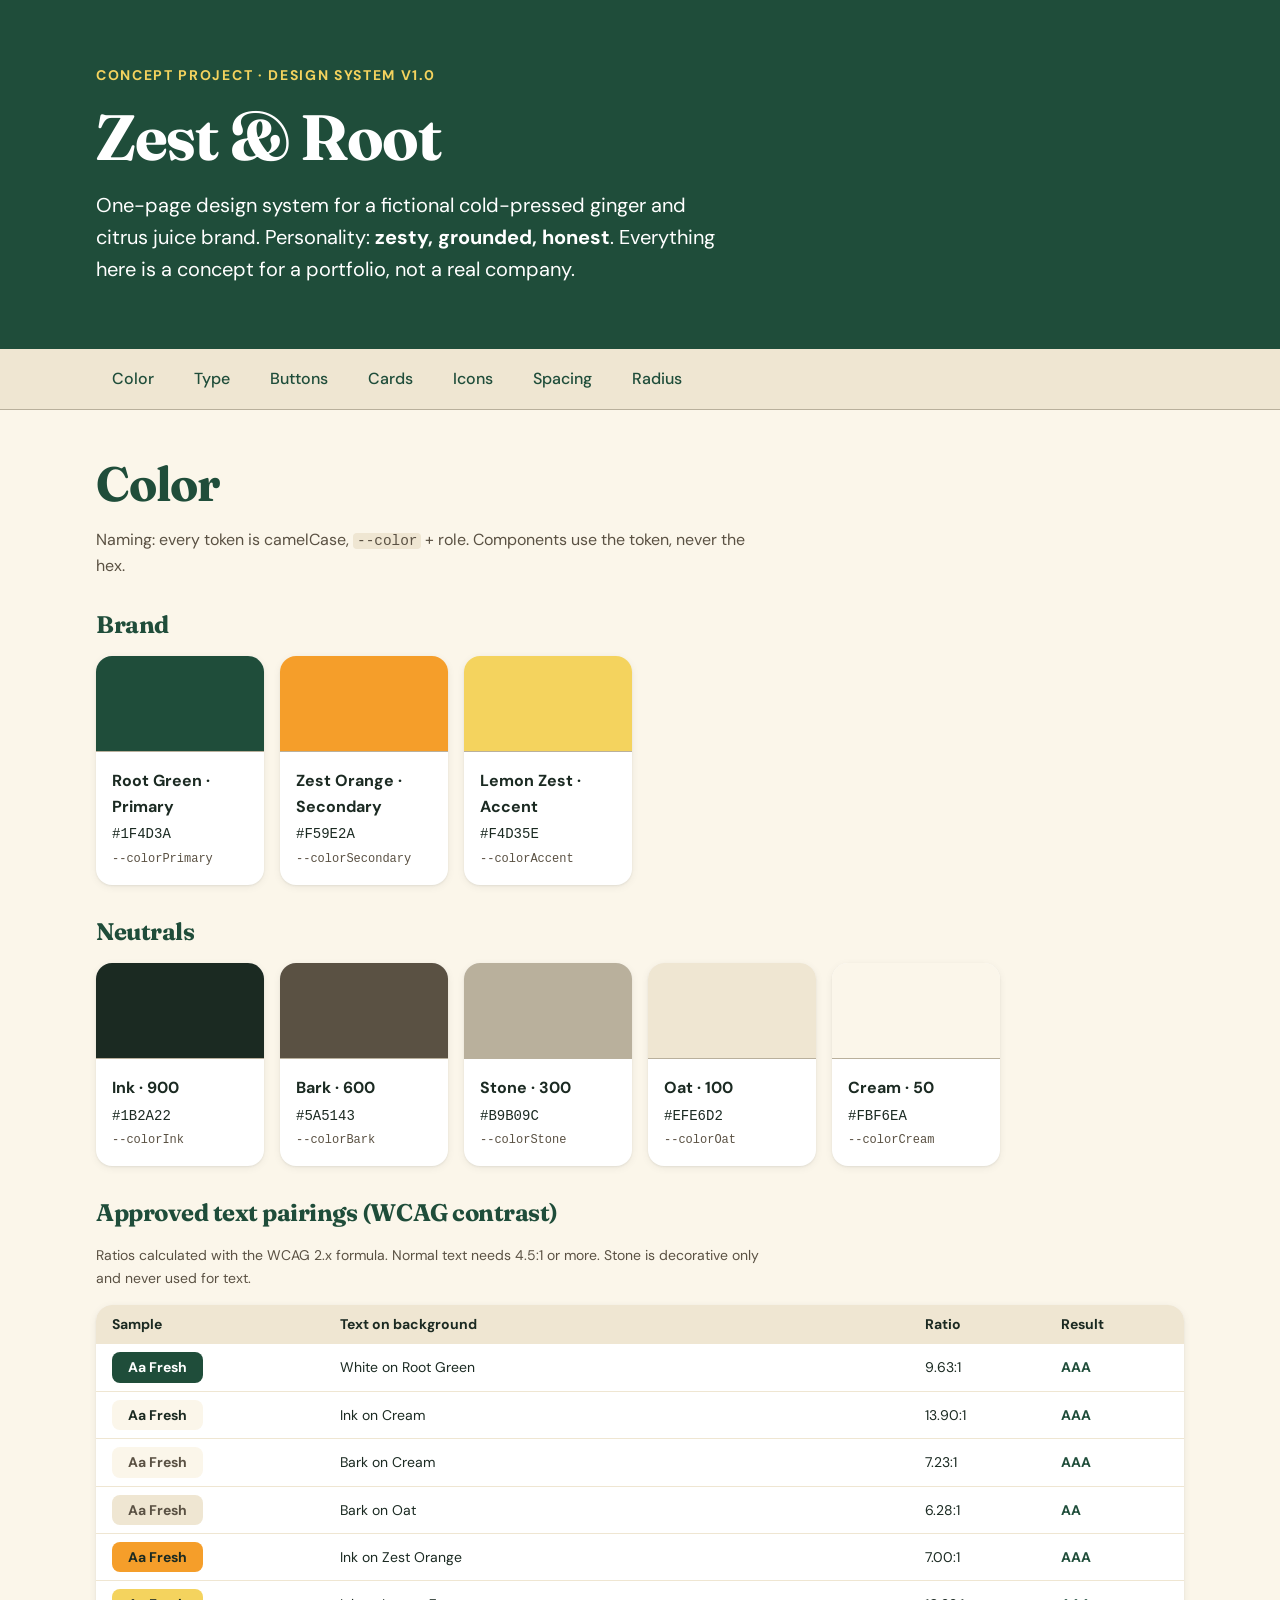
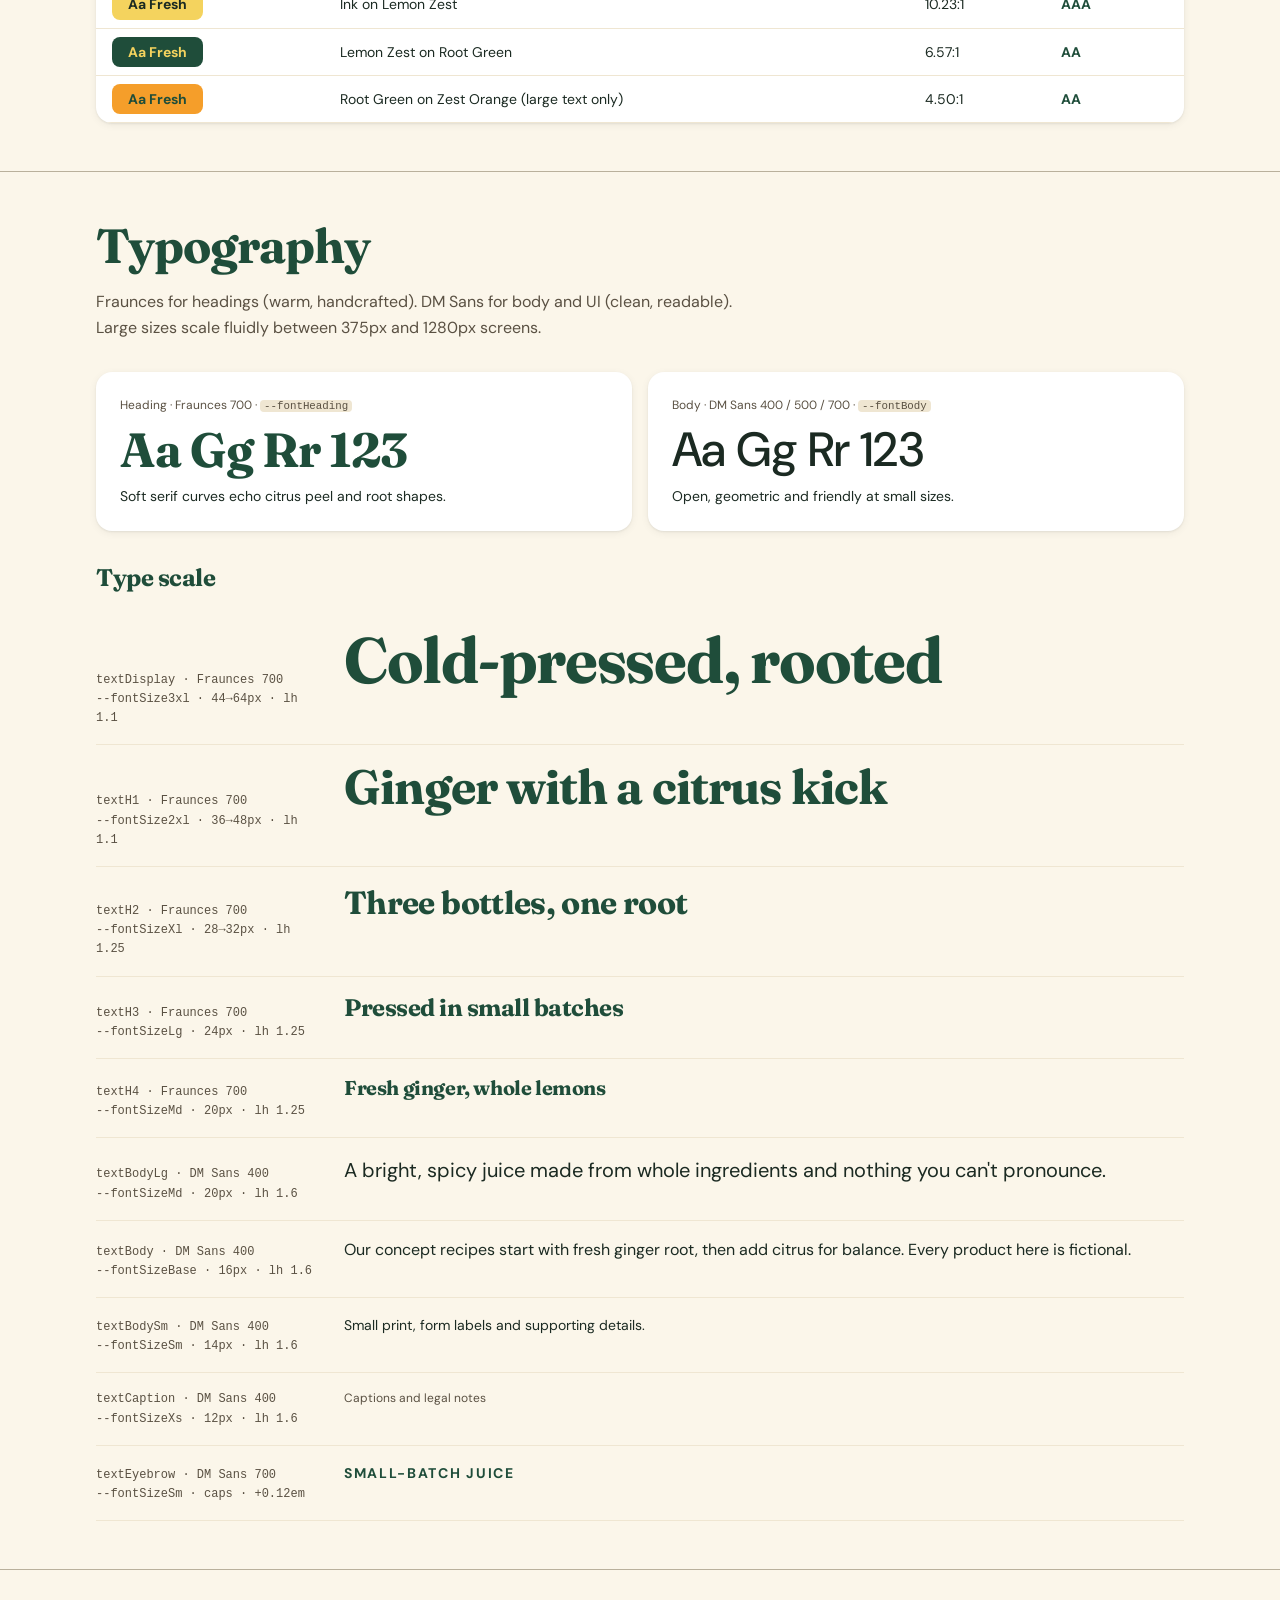
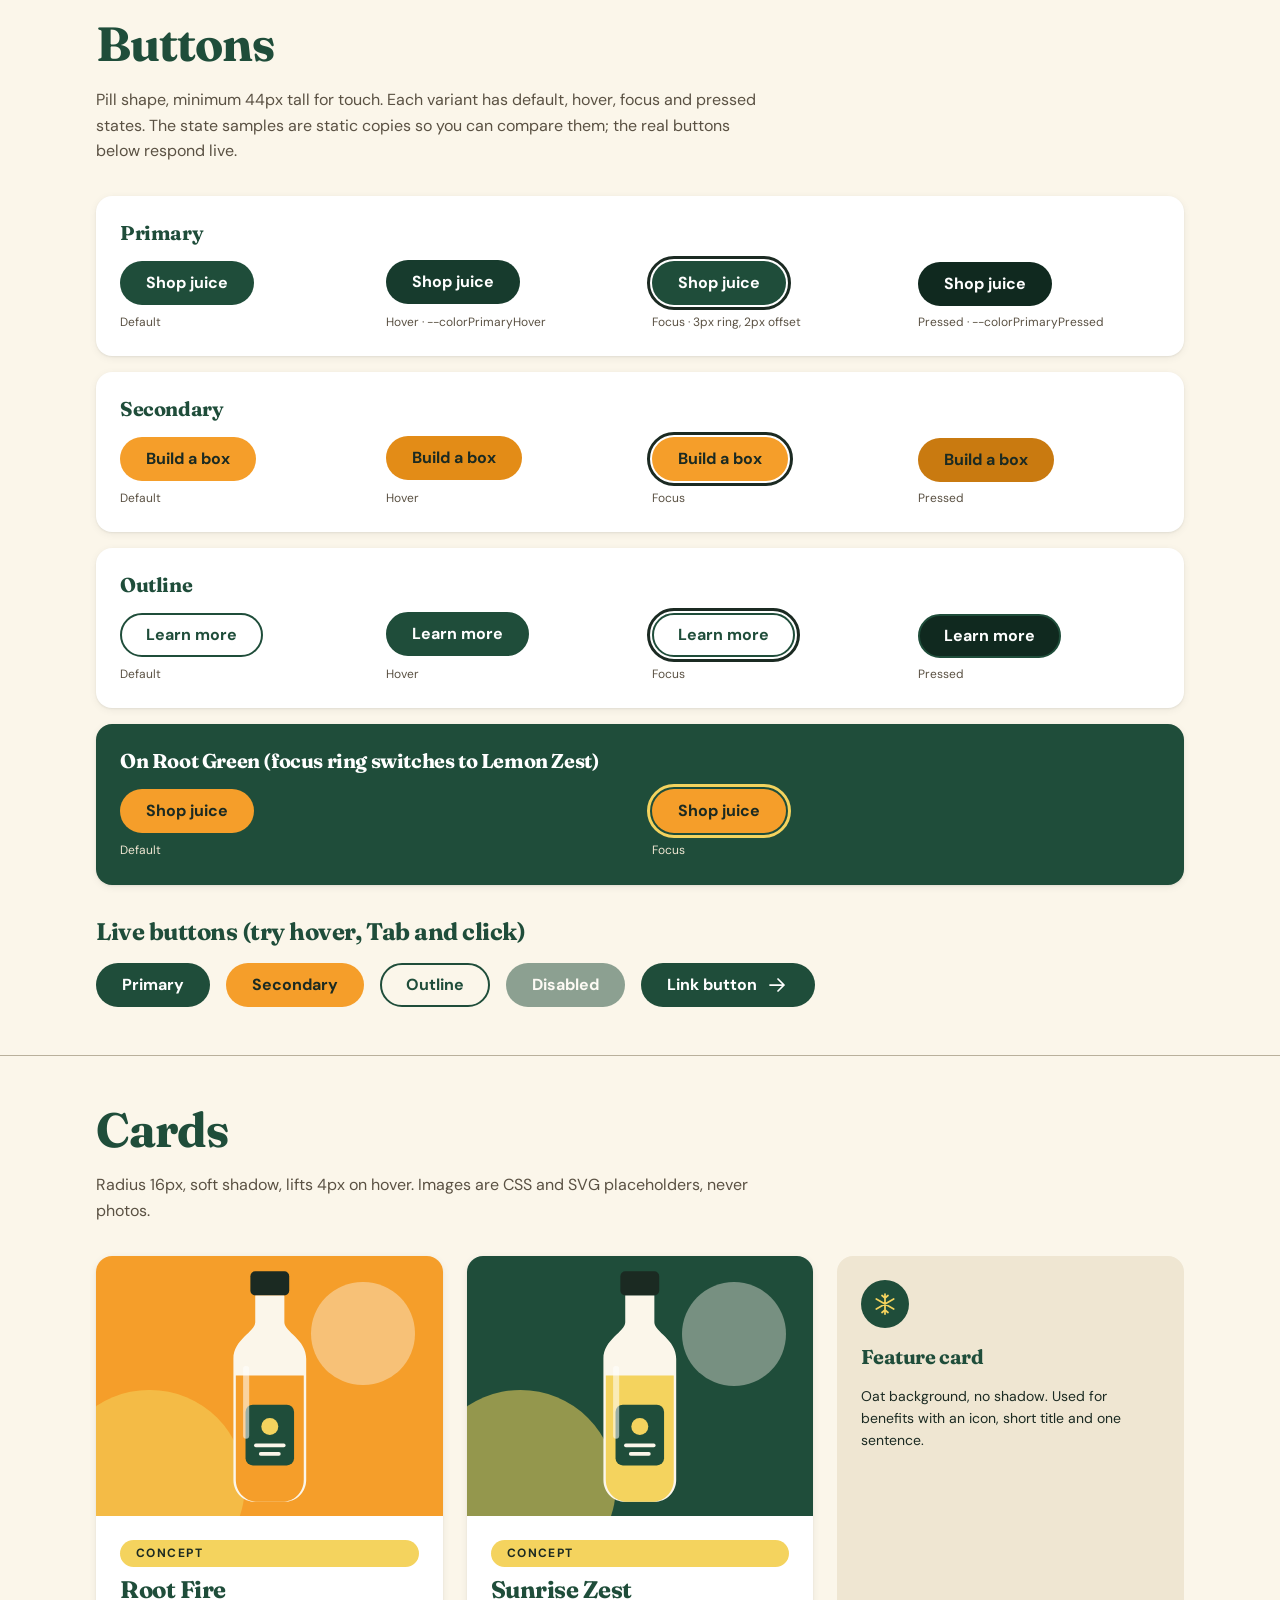
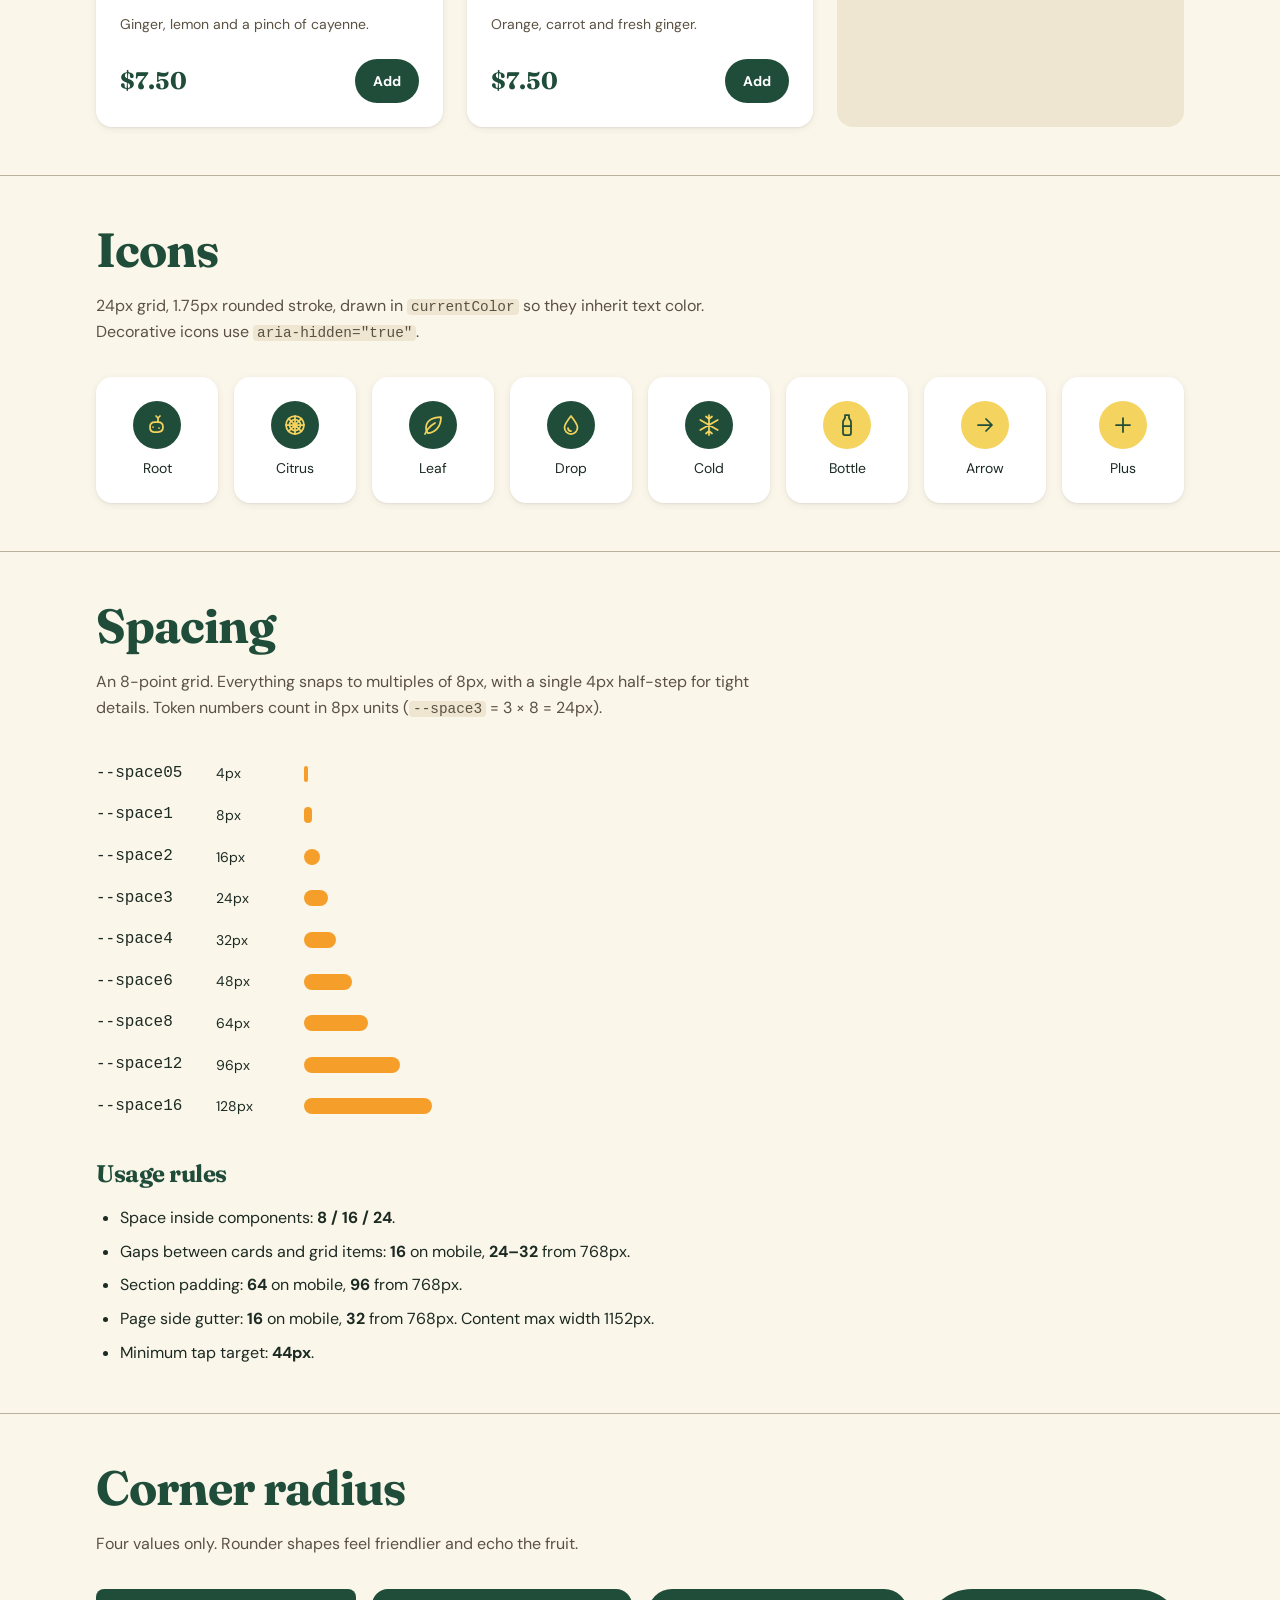
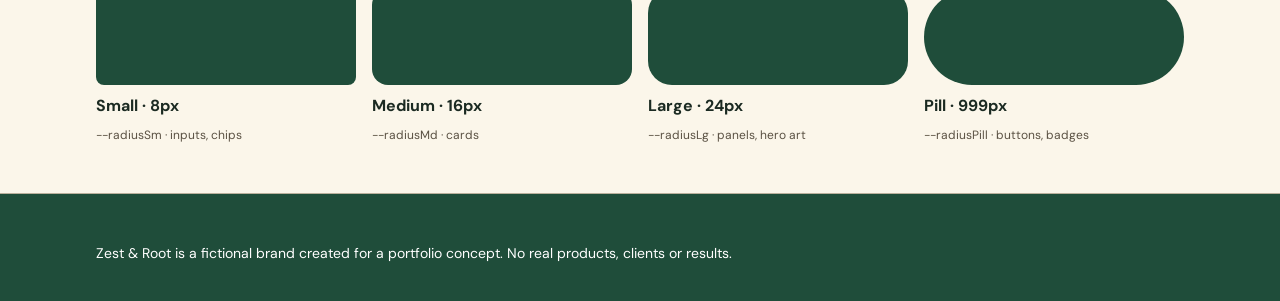
==== design-system.html @ cfaee090 "Add design tokens, base/component CSS, logo and design system page Co-Authored-By: Claude Sonnet 5.5" ====
<!DOCTYPE html>
<html lang="en">
<head>
  <meta charset="utf-8">
  <meta name="viewport" content="width=device-width, initial-scale=1">
  <title>Zest &amp; Root — Design System (Concept)</title>
  <meta name="description" content="One-page design system for Zest &amp; Root, a fictional cold-pressed ginger and citrus juice brand. Concept project.">
  <link rel="preconnect" href="https://fonts.googleapis.com">
  <link rel="preconnect" href="https://fonts.gstatic.com" crossorigin>
  <link href="https://fonts.googleapis.com/css2?family=DM+Sans:wght@400;500;700&family=Fraunces:opsz,wght@9..144,600;9..144,700&display=swap" rel="stylesheet">
  <link rel="stylesheet" href="css/tokens.css">
  <link rel="stylesheet" href="css/base.css">
  <link rel="stylesheet" href="css/components.css">
  <link rel="stylesheet" href="css/designSystem.css">
</head>
<body>
  <a class="skipLink" href="#main">Skip to content</a>

  <!-- SVG icon sprite (inline so the page works when opened straight from disk) -->
  <svg width="0" height="0" style="position:absolute" aria-hidden="true" focusable="false">
    <symbol id="iconRoot" viewBox="0 0 24 24"><path d="M5 14c0-3 2-5 5-5h3c3 0 5 2 5 5s-2 5-5 5H9c-2.5 0-4-2-4-5Z"/><path d="M13 9V5M13 5l-2-2M13 5l2-2M8 14h.01M14 15h.01"/></symbol>
    <symbol id="iconCitrus" viewBox="0 0 24 24"><circle cx="12" cy="12" r="9"/><circle cx="12" cy="12" r="5.5"/><path d="M12 3v18M3 12h18M5.6 5.6l12.8 12.8M18.4 5.6 5.6 18.4"/></symbol>
    <symbol id="iconLeaf" viewBox="0 0 24 24"><path d="M20 4c-9 0-15 4-15 11 0 2 .6 3.800 1.600 5C13 20 20 15 20 4Z"/><path d="M4 21c2-5 5-8 10-11"/></symbol>
    <symbol id="iconDrop" viewBox="0 0 24 24"><path d="M12 3c4 5 6.500 8.200 6.500 11.500a6.500 6.500 0 0 1-13 0C5.500 11.200 8 8 12 3Z"/><path d="M9 15a3 3 0 0 0 3 3"/></symbol>
    <symbol id="iconSnow" viewBox="0 0 24 24"><path d="M12 2v20M3.300 7l17.400 10M3.300 17 20.700 7M9 3.500l3 2.500 3-2.500M9 20.500l3-2.500 3 2.500"/></symbol>
    <symbol id="iconBottle" viewBox="0 0 24 24"><path d="M10 2h4v3l1.500 2.500c.3.500.5 1 .5 1.600V20a2 2 0 0 1-2 2h-4a2 2 0 0 1-2-2V9.100c0-.6.200-1.100.5-1.600L10 5V2Z"/><path d="M8 13h8"/></symbol>
    <symbol id="iconArrow" viewBox="0 0 24 24"><path d="M5 12h14M13 6l6 6-6 6"/></symbol>
    <symbol id="iconPlus" viewBox="0 0 24 24"><path d="M12 5v14M5 12h14"/></symbol>
    <symbol id="iconMenu" viewBox="0 0 24 24"><path d="M4 7h16M4 12h16M4 17h16"/></symbol>
    <symbol id="iconClose" viewBox="0 0 24 24"><path d="M6 6l12 12M18 6 6 18"/></symbol>
    <symbol id="illBottle" viewBox="0 0 120 200">
      <rect class="bottleCap" x="44" y="6" width="32" height="20" rx="4"/>
      <path class="bottleBody" d="M48 26h24v22c0 8 18 14 18 30v100c0 10-8 18-18 18H48c-10 0-18-8-18-18V78c0-16 18-22 18-30V26Z"/>
      <path class="bottleLiquid" d="M32 92h56v86c0 10-8 18-18 18H50c-10 0-18-8-18-18V92Z"/>
      <rect class="bottleLabel" x="40" y="116" width="40" height="50" rx="6"/>
      <circle cx="60" cy="134" r="7" fill="#F4D35E"/>
      <rect x="47" y="148" width="26" height="3" rx="1.500" fill="#FBF6EA"/>
      <rect x="51" y="155" width="18" height="3" rx="1.500" fill="#FBF6EA"/>
      <rect class="bottleShine" x="38" y="84" width="5" height="60" rx="2.500"/>
    </symbol>
  </svg>

  <header class="dsHeader onDark">
    <div class="container stack" style="--stackGap: var(--space2)">
      <p class="textEyebrow">Concept project · Design system v1.0</p>
      <h1 class="textDisplay">Zest &amp; Root</h1>
      <p class="textBodyLg">One-page design system for a fictional cold-pressed ginger and citrus juice brand. Personality: <strong>zesty, grounded, honest</strong>. Everything here is a concept for a portfolio, not a real company.</p>
    </div>
  </header>

  <nav class="dsNav" aria-label="Design system sections">
    <div class="container">
      <ul role="list">
        <li><a href="#color">Color</a></li>
        <li><a href="#type">Type</a></li>
        <li><a href="#buttons">Buttons</a></li>
        <li><a href="#cards">Cards</a></li>
        <li><a href="#icons">Icons</a></li>
        <li><a href="#spacing">Spacing</a></li>
        <li><a href="#radius">Radius</a></li>
      </ul>
    </div>
  </nav>

  <main id="main">

    <!-- ========== COLOR ========== -->
    <section class="dsSection" id="color" aria-labelledby="colorTitle">
      <div class="container">
        <h2 class="textH1" id="colorTitle">Color</h2>
        <p class="textMuted">Naming: every token is camelCase, <span class="onPage">--color</span> + role. Components use the token, never the hex.</p>

        <h3 class="textH3 dsSubhead">Brand</h3>
        <div class="swatchGrid">
          <div class="swatch"><div class="swatchChip" style="--swatchColor: var(--colorPrimary)"></div><div class="swatchInfo"><p class="swatchName">Root Green · Primary</p><p class="swatchHex">#1F4D3A</p><p class="swatchVar">--colorPrimary</p></div></div>
          <div class="swatch"><div class="swatchChip" style="--swatchColor: var(--colorSecondary)"></div><div class="swatchInfo"><p class="swatchName">Zest Orange · Secondary</p><p class="swatchHex">#F59E2A</p><p class="swatchVar">--colorSecondary</p></div></div>
          <div class="swatch"><div class="swatchChip" style="--swatchColor: var(--colorAccent)"></div><div class="swatchInfo"><p class="swatchName">Lemon Zest · Accent</p><p class="swatchHex">#F4D35E</p><p class="swatchVar">--colorAccent</p></div></div>
        </div>

        <h3 class="textH3 dsSubhead">Neutrals</h3>
        <div class="swatchGrid">
          <div class="swatch"><div class="swatchChip" style="--swatchColor: var(--colorInk)"></div><div class="swatchInfo"><p class="swatchName">Ink · 900</p><p class="swatchHex">#1B2A22</p><p class="swatchVar">--colorInk</p></div></div>
          <div class="swatch"><div class="swatchChip" style="--swatchColor: var(--colorBark)"></div><div class="swatchInfo"><p class="swatchName">Bark · 600</p><p class="swatchHex">#5A5143</p><p class="swatchVar">--colorBark</p></div></div>
          <div class="swatch"><div class="swatchChip" style="--swatchColor: var(--colorStone)"></div><div class="swatchInfo"><p class="swatchName">Stone · 300</p><p class="swatchHex">#B9B09C</p><p class="swatchVar">--colorStone</p></div></div>
          <div class="swatch"><div class="swatchChip" style="--swatchColor: var(--colorOat)"></div><div class="swatchInfo"><p class="swatchName">Oat · 100</p><p class="swatchHex">#EFE6D2</p><p class="swatchVar">--colorOat</p></div></div>
          <div class="swatch"><div class="swatchChip" style="--swatchColor: var(--colorCream)"></div><div class="swatchInfo"><p class="swatchName">Cream · 50</p><p class="swatchHex">#FBF6EA</p><p class="swatchVar">--colorCream</p></div></div>
        </div>

        <h3 class="textH3 dsSubhead">Approved text pairings (WCAG contrast)</h3>
        <p class="textBodySm textMuted" style="margin-bottom: var(--space2)">Ratios calculated with the WCAG 2.x formula. Normal text needs 4.5:1 or more. Stone is decorative only and never used for text.</p>
        <div class="tableWrap">
          <table class="dsTable">
            <thead><tr><th scope="col">Sample</th><th scope="col">Text on background</th><th scope="col">Ratio</th><th scope="col">Result</th></tr></thead>
            <tbody>
              <tr><td><span class="pairSample" style="color: var(--colorTextOnPrimary); background: var(--colorPrimary)">Aa Fresh</span></td><td>White on Root Green</td><td>9.63:1</td><td class="pass">AAA</td></tr>
              <tr><td><span class="pairSample" style="color: var(--colorInk); background: var(--colorCream)">Aa Fresh</span></td><td>Ink on Cream</td><td>13.90:1</td><td class="pass">AAA</td></tr>
              <tr><td><span class="pairSample" style="color: var(--colorBark); background: var(--colorCream)">Aa Fresh</span></td><td>Bark on Cream</td><td>7.23:1</td><td class="pass">AAA</td></tr>
              <tr><td><span class="pairSample" style="color: var(--colorBark); background: var(--colorOat)">Aa Fresh</span></td><td>Bark on Oat</td><td>6.28:1</td><td class="pass">AA</td></tr>
              <tr><td><span class="pairSample" style="color: var(--colorInk); background: var(--colorSecondary)">Aa Fresh</span></td><td>Ink on Zest Orange</td><td>7.00:1</td><td class="pass">AAA</td></tr>
              <tr><td><span class="pairSample" style="color: var(--colorInk); background: var(--colorAccent)">Aa Fresh</span></td><td>Ink on Lemon Zest</td><td>10.23:1</td><td class="pass">AAA</td></tr>
              <tr><td><span class="pairSample" style="color: var(--colorAccent); background: var(--colorPrimary)">Aa Fresh</span></td><td>Lemon Zest on Root Green</td><td>6.57:1</td><td class="pass">AA</td></tr>
              <tr><td><span class="pairSample" style="color: var(--colorPrimary); background: var(--colorSecondary)">Aa Fresh</span></td><td>Root Green on Zest Orange (large text only)</td><td>4.50:1</td><td class="pass">AA</td></tr>
            </tbody>
          </table>
        </div>
      </div>
    </section>

    <!-- ========== TYPE ========== -->
    <section class="dsSection" id="type" aria-labelledby="typeTitle">
      <div class="container">
        <h2 class="textH1" id="typeTitle">Typography</h2>
        <p class="textMuted">Fraunces for headings (warm, handcrafted). DM Sans for body and UI (clean, readable). Large sizes scale fluidly between 375px and 1280px screens.</p>

        <div class="fontPair">
          <div class="fontCard">
            <p class="textCaption">Heading · Fraunces 700 · <span class="onPage">--fontHeading</span></p>
            <p class="glyphs textH1" aria-hidden="true">Aa Gg Rr 123</p>
            <p class="textBodySm">Soft serif curves echo citrus peel and root shapes.</p>
          </div>
          <div class="fontCard">
            <p class="textCaption">Body · DM Sans 400 / 500 / 700 · <span class="onPage">--fontBody</span></p>
            <p class="glyphs" style="font-family: var(--fontBody); font-weight: var(--fontWeightMedium)" aria-hidden="true">Aa Gg Rr 123</p>
            <p class="textBodySm">Open, geometric and friendly at small sizes.</p>
          </div>
        </div>

        <h3 class="textH3 dsSubhead">Type scale</h3>
        <div>
          <div class="typeRow"><p class="typeMeta">textDisplay · Fraunces 700<br>--fontSize3xl · 44→64px · lh 1.1</p><p class="textDisplay">Cold-pressed, rooted</p></div>
          <div class="typeRow"><p class="typeMeta">textH1 · Fraunces 700<br>--fontSize2xl · 36→48px · lh 1.1</p><p class="textH1">Ginger with a citrus kick</p></div>
          <div class="typeRow"><p class="typeMeta">textH2 · Fraunces 700<br>--fontSizeXl · 28→32px · lh 1.25</p><p class="textH2">Three bottles, one root</p></div>
          <div class="typeRow"><p class="typeMeta">textH3 · Fraunces 700<br>--fontSizeLg · 24px · lh 1.25</p><p class="textH3">Pressed in small batches</p></div>
          <div class="typeRow"><p class="typeMeta">textH4 · Fraunces 700<br>--fontSizeMd · 20px · lh 1.25</p><p class="textH4">Fresh ginger, whole lemons</p></div>
          <div class="typeRow"><p class="typeMeta">textBodyLg · DM Sans 400<br>--fontSizeMd · 20px · lh 1.6</p><p class="textBodyLg">A bright, spicy juice made from whole ingredients and nothing you can't pronounce.</p></div>
          <div class="typeRow"><p class="typeMeta">textBody · DM Sans 400<br>--fontSizeBase · 16px · lh 1.6</p><p class="textBody">Our concept recipes start with fresh ginger root, then add citrus for balance. Every product here is fictional.</p></div>
          <div class="typeRow"><p class="typeMeta">textBodySm · DM Sans 400<br>--fontSizeSm · 14px · lh 1.6</p><p class="textBodySm">Small print, form labels and supporting details.</p></div>
          <div class="typeRow"><p class="typeMeta">textCaption · DM Sans 400<br>--fontSizeXs · 12px · lh 1.6</p><p class="textCaption">Captions and legal notes</p></div>
          <div class="typeRow"><p class="typeMeta">textEyebrow · DM Sans 700<br>--fontSizeSm · caps · +0.12em</p><p class="textEyebrow">Small-batch juice</p></div>
        </div>
      </div>
    </section>

    <!-- ========== BUTTONS ========== -->
    <section class="dsSection" id="buttons" aria-labelledby="buttonsTitle">
      <div class="container">
        <h2 class="textH1" id="buttonsTitle">Buttons</h2>
        <p class="textMuted">Pill shape, minimum 44px tall for touch. Each variant has default, hover, focus and pressed states. The state samples are static copies so you can compare them; the real buttons below respond live.</p>

        <div class="stateRow">
          <h3 class="textH4 stateRowTitle">Primary</h3>
          <div class="stateGrid">
            <div class="stateCell"><button class="btn btnPrimary" type="button">Shop juice</button><span class="textCaption">Default</span></div>
            <div class="stateCell"><button class="btn btnPrimary isHover" type="button">Shop juice</button><span class="textCaption">Hover · --colorPrimaryHover</span></div>
            <div class="stateCell"><button class="btn btnPrimary isFocus" type="button">Shop juice</button><span class="textCaption">Focus · 3px ring, 2px offset</span></div>
            <div class="stateCell"><button class="btn btnPrimary isPressed" type="button">Shop juice</button><span class="textCaption">Pressed · --colorPrimaryPressed</span></div>
          </div>
        </div>

        <div class="stateRow">
          <h3 class="textH4 stateRowTitle">Secondary</h3>
          <div class="stateGrid">
            <div class="stateCell"><button class="btn btnSecondary" type="button">Build a box</button><span class="textCaption">Default</span></div>
            <div class="stateCell"><button class="btn btnSecondary isHover" type="button">Build a box</button><span class="textCaption">Hover</span></div>
            <div class="stateCell"><button class="btn btnSecondary isFocus" type="button">Build a box</button><span class="textCaption">Focus</span></div>
            <div class="stateCell"><button class="btn btnSecondary isPressed" type="button">Build a box</button><span class="textCaption">Pressed</span></div>
          </div>
        </div>

        <div class="stateRow">
          <h3 class="textH4 stateRowTitle">Outline</h3>
          <div class="stateGrid">
            <div class="stateCell"><button class="btn btnOutline" type="button">Learn more</button><span class="textCaption">Default</span></div>
            <div class="stateCell"><button class="btn btnOutline isHover" type="button">Learn more</button><span class="textCaption">Hover</span></div>
            <div class="stateCell"><button class="btn btnOutline isFocus" type="button">Learn more</button><span class="textCaption">Focus</span></div>
            <div class="stateCell"><button class="btn btnOutline isPressed" type="button">Learn more</button><span class="textCaption">Pressed</span></div>
          </div>
        </div>

        <div class="stateRow onDark">
          <h3 class="textH4 stateRowTitle" style="color: var(--colorTextOnPrimary)">On Root Green (focus ring switches to Lemon Zest)</h3>
          <div class="stateGrid">
            <div class="stateCell"><button class="btn btnSecondary" type="button">Shop juice</button><span class="textCaption">Default</span></div>
            <div class="stateCell"><button class="btn btnSecondary isFocus" type="button">Shop juice</button><span class="textCaption">Focus</span></div>
          </div>
        </div>

        <h3 class="textH3 dsSubhead">Live buttons (try hover, Tab and click)</h3>
        <div style="display:flex; flex-wrap:wrap; gap: var(--space2)">
          <button class="btn btnPrimary" type="button">Primary</button>
          <button class="btn btnSecondary" type="button">Secondary</button>
          <button class="btn btnOutline" type="button">Outline</button>
          <button class="btn btnPrimary" type="button" disabled>Disabled</button>
          <a class="btn btnPrimary" href="#buttons">Link button <svg class="icon" aria-hidden="true"><use href="#iconArrow"/></svg></a>
        </div>
      </div>
    </section>

    <!-- ========== CARDS ========== -->
    <section class="dsSection" id="cards" aria-labelledby="cardsTitle">
      <div class="container">
        <h2 class="textH1" id="cardsTitle">Cards</h2>
        <p class="textMuted">Radius 16px, soft shadow, lifts 4px on hover. Images are CSS and SVG placeholders, never photos.</p>

        <div class="demoGrid cols3">
          <article class="card">
            <div class="imgPlaceholder" aria-hidden="true">
              <svg viewBox="0 0 120 200" style="--bottleLiquid: var(--colorSecondary)"><use href="#illBottle"/></svg>
            </div>
            <div class="cardBody">
              <span class="badge">Concept</span>
              <h3 class="textH3">Root Fire</h3>
              <p class="textBodySm textMuted">Ginger, lemon and a pinch of cayenne.</p>
              <div class="cardFooter"><span class="cardPrice">$7.50</span><button class="btn btnPrimary btnSm" type="button">Add</button></div>
            </div>
          </article>

          <article class="card">
            <div class="imgPlaceholder imgGreen" aria-hidden="true">
              <svg viewBox="0 0 120 200" style="--bottleLiquid: var(--colorAccent)"><use href="#illBottle"/></svg>
            </div>
            <div class="cardBody">
              <span class="badge">Concept</span>
              <h3 class="textH3">Sunrise Zest</h3>
              <p class="textBodySm textMuted">Orange, carrot and fresh ginger.</p>
              <div class="cardFooter"><span class="cardPrice">$7.50</span><button class="btn btnPrimary btnSm" type="button">Add</button></div>
            </div>
          </article>

          <article class="cardFeature">
            <span class="iconWrap" aria-hidden="true"><svg class="icon"><use href="#iconSnow"/></svg></span>
            <h3 class="textH4">Feature card</h3>
            <p class="textBodySm">Oat background, no shadow. Used for benefits with an icon, short title and one sentence.</p>
          </article>
        </div>
      </div>
    </section>

    <!-- ========== ICONS ========== -->
    <section class="dsSection" id="icons" aria-labelledby="iconsTitle">
      <div class="container">
        <h2 class="textH1" id="iconsTitle">Icons</h2>
        <p class="textMuted">24px grid, 1.75px rounded stroke, drawn in <span class="onPage">currentColor</span> so they inherit text color. Decorative icons use <span class="onPage">aria-hidden="true"</span>.</p>
        <div class="iconRowDemo">
          <div class="iconCell"><span class="iconWrap"><svg class="icon" aria-hidden="true"><use href="#iconRoot"/></svg></span><span class="textBodySm">Root</span></div>
          <div class="iconCell"><span class="iconWrap"><svg class="icon" aria-hidden="true"><use href="#iconCitrus"/></svg></span><span class="textBodySm">Citrus</span></div>
          <div class="iconCell"><span class="iconWrap"><svg class="icon" aria-hidden="true"><use href="#iconLeaf"/></svg></span><span class="textBodySm">Leaf</span></div>
          <div class="iconCell"><span class="iconWrap"><svg class="icon" aria-hidden="true"><use href="#iconDrop"/></svg></span><span class="textBodySm">Drop</span></div>
          <div class="iconCell"><span class="iconWrap"><svg class="icon" aria-hidden="true"><use href="#iconSnow"/></svg></span><span class="textBodySm">Cold</span></div>
          <div class="iconCell"><span class="iconWrap iconWrapSoft"><svg class="icon" aria-hidden="true"><use href="#iconBottle"/></svg></span><span class="textBodySm">Bottle</span></div>
          <div class="iconCell"><span class="iconWrap iconWrapSoft"><svg class="icon" aria-hidden="true"><use href="#iconArrow"/></svg></span><span class="textBodySm">Arrow</span></div>
          <div class="iconCell"><span class="iconWrap iconWrapSoft"><svg class="icon" aria-hidden="true"><use href="#iconPlus"/></svg></span><span class="textBodySm">Plus</span></div>
        </div>
      </div>
    </section>

    <!-- ========== SPACING ========== -->
    <section class="dsSection" id="spacing" aria-labelledby="spacingTitle">
      <div class="container">
        <h2 class="textH1" id="spacingTitle">Spacing</h2>
        <p class="textMuted">An 8-point grid. Everything snaps to multiples of 8px, with a single 4px half-step for tight details. Token numbers count in 8px units (<span class="onPage">--space3</span> = 3 × 8 = 24px).</p>
        <div>
          <div class="spaceRow"><code>--space05</code><span class="textBodySm">4px</span><div class="spaceBar" style="--barSize: var(--space05)"></div></div>
          <div class="spaceRow"><code>--space1</code><span class="textBodySm">8px</span><div class="spaceBar" style="--barSize: var(--space1)"></div></div>
          <div class="spaceRow"><code>--space2</code><span class="textBodySm">16px</span><div class="spaceBar" style="--barSize: var(--space2)"></div></div>
          <div class="spaceRow"><code>--space3</code><span class="textBodySm">24px</span><div class="spaceBar" style="--barSize: var(--space3)"></div></div>
          <div class="spaceRow"><code>--space4</code><span class="textBodySm">32px</span><div class="spaceBar" style="--barSize: var(--space4)"></div></div>
          <div class="spaceRow"><code>--space6</code><span class="textBodySm">48px</span><div class="spaceBar" style="--barSize: var(--space6)"></div></div>
          <div class="spaceRow"><code>--space8</code><span class="textBodySm">64px</span><div class="spaceBar" style="--barSize: var(--space8)"></div></div>
          <div class="spaceRow"><code>--space12</code><span class="textBodySm">96px</span><div class="spaceBar" style="--barSize: var(--space12)"></div></div>
          <div class="spaceRow"><code>--space16</code><span class="textBodySm">128px</span><div class="spaceBar" style="--barSize: var(--space16)"></div></div>
        </div>

        <h3 class="textH3 dsSubhead">Usage rules</h3>
        <ul class="ruleList">
          <li>Space inside components: <strong>8 / 16 / 24</strong>.</li>
          <li>Gaps between cards and grid items: <strong>16</strong> on mobile, <strong>24–32</strong> from 768px.</li>
          <li>Section padding: <strong>64</strong> on mobile, <strong>96</strong> from 768px.</li>
          <li>Page side gutter: <strong>16</strong> on mobile, <strong>32</strong> from 768px. Content max width 1152px.</li>
          <li>Minimum tap target: <strong>44px</strong>.</li>
        </ul>
      </div>
    </section>

    <!-- ========== RADIUS ========== -->
    <section class="dsSection" id="radius" aria-labelledby="radiusTitle">
      <div class="container">
        <h2 class="textH1" id="radiusTitle">Corner radius</h2>
        <p class="textMuted">Four values only. Rounder shapes feel friendlier and echo the fruit.</p>
        <div class="radiusGrid">
          <div class="radiusCell"><div class="radiusBox" style="--radiusValue: var(--radiusSm)"></div><strong>Small · 8px</strong><span class="textCaption">--radiusSm · inputs, chips</span></div>
          <div class="radiusCell"><div class="radiusBox" style="--radiusValue: var(--radiusMd)"></div><strong>Medium · 16px</strong><span class="textCaption">--radiusMd · cards</span></div>
          <div class="radiusCell"><div class="radiusBox" style="--radiusValue: var(--radiusLg)"></div><strong>Large · 24px</strong><span class="textCaption">--radiusLg · panels, hero art</span></div>
          <div class="radiusCell"><div class="radiusBox" style="--radiusValue: var(--radiusPill)"></div><strong>Pill · 999px</strong><span class="textCaption">--radiusPill · buttons, badges</span></div>
        </div>
      </div>
    </section>
  </main>

  <footer class="dsFooter onDark">
    <div class="container">
      <p class="textBodySm">Zest &amp; Root is a fictional brand created for a portfolio concept. No real products, clients or results.</p>
    </div>
  </footer>
</body>
</html>
---- css/tokens.css ----
/* ==========================================================
   Zest & Root — design tokens (camelCase naming)
   Every color, font size, spacing and radius value lives here.
   Concept project. Not a real brand.
   ========================================================== */

:root {
  /* ---------- Color: brand ---------- */
  --colorPrimary: #1f4d3a;          /* Root Green */
  --colorPrimaryHover: #173b2d;
  --colorPrimaryPressed: #10291f;
  --colorSecondary: #f59e2a;        /* Zest Orange */
  --colorSecondaryHover: #e38c17;
  --colorSecondaryPressed: #c97a10;
  --colorAccent: #f4d35e;           /* Lemon Zest */

  /* ---------- Color: neutrals ---------- */
  --colorInk: #1b2a22;              /* Neutral 900 — body text */
  --colorBark: #5a5143;             /* Neutral 600 — secondary text */
  --colorStone: #b9b09c;            /* Neutral 300 — decorative borders only (2:1 on cream, never for text) */
  --colorOat: #efe6d2;              /* Neutral 100 — cards, sections */
  --colorCream: #fbf6ea;            /* Neutral 50  — page background */
  --colorWhite: #ffffff;

  /* ---------- Color: roles (use these in components) ---------- */
  --colorBackground: var(--colorCream);
  --colorSurface: var(--colorWhite);
  --colorSurfaceAlt: var(--colorOat);
  --colorText: var(--colorInk);
  --colorTextMuted: var(--colorBark);
  --colorTextOnPrimary: var(--colorWhite);
  --colorTextOnSecondary: var(--colorInk);
  --colorBorder: var(--colorStone);
  --colorFocus: var(--colorInk);           /* focus ring on light surfaces */
  --colorFocusOnDark: var(--colorAccent);  /* focus ring on Root Green */

  /* ---------- Typography ---------- */
  --fontHeading: "Fraunces", Georgia, "Times New Roman", serif;
  --fontBody: "DM Sans", system-ui, -apple-system, "Segoe UI", Roboto, sans-serif;

  --fontWeightRegular: 400;
  --fontWeightMedium: 500;
  --fontWeightBold: 700;

  /* Type scale: 12 / 14 / 16 / 20 / 24 / 32 / 48 / 64 (large sizes are fluid) */
  --fontSizeXs: 0.75rem;                                   /* 12 */
  --fontSizeSm: 0.875rem;                                  /* 14 */
  --fontSizeBase: 1rem;                                    /* 16 */
  --fontSizeMd: 1.25rem;                                   /* 20 */
  --fontSizeLg: 1.5rem;                                    /* 24 */
  --fontSizeXl: clamp(1.75rem, 1.5rem + 1.2vw, 2rem);      /* 28 → 32 */
  --fontSize2xl: clamp(2.25rem, 1.8rem + 2vw, 3rem);       /* 36 → 48 */
  --fontSize3xl: clamp(2.75rem, 2rem + 3.5vw, 4rem);       /* 44 → 64 */

  --lineHeightTight: 1.1;
  --lineHeightSnug: 1.25;
  --lineHeightBody: 1.6;

  --letterSpacingTight: -0.02em;
  --letterSpacingWide: 0.12em;

  /* ---------- Spacing: 8-point grid (4 is the only half-step) ---------- */
  --space05: 0.25rem;   /* 4   */
  --space1: 0.5rem;     /* 8   */
  --space2: 1rem;       /* 16  */
  --space3: 1.5rem;     /* 24  */
  --space4: 2rem;       /* 32  */
  --space6: 3rem;       /* 48  */
  --space8: 4rem;       /* 64  */
  --space12: 6rem;      /* 96  */
  --space16: 8rem;      /* 128 */

  /* ---------- Corner radius ---------- */
  --radiusSm: 0.5rem;   /* 8   inputs, small chips */
  --radiusMd: 1rem;     /* 16  cards */
  --radiusLg: 1.5rem;   /* 24  large panels, hero art */
  --radiusPill: 999px;  /*     buttons, badges */

  /* ---------- Elevation ---------- */
  --shadowSm: 0 1px 2px rgb(27 42 34 / 0.08), 0 2px 8px rgb(27 42 34 / 0.06);
  --shadowMd: 0 4px 12px rgb(27 42 34 / 0.10), 0 12px 32px rgb(27 42 34 / 0.08);

  /* ---------- Motion ---------- */
  --durationFast: 150ms;
  --durationBase: 250ms;
  --durationSlow: 600ms;
  --easeOut: cubic-bezier(0.22, 1, 0.36, 1);

  /* ---------- Layout ---------- */
  --containerMax: 72rem;      /* 1152 */
  --containerPadding: var(--space2);
  --tapTargetMin: 2.75rem;    /* 44px minimum touch target */
  --focusRingWidth: 3px;
  --focusRingOffset: 2px;
}

@media (min-width: 768px) {
  :root { --containerPadding: var(--space4); }
}
---- css/base.css ----
/* ==========================================================
   Zest & Root — base styles: reset, typography, layout helpers
   Uses tokens.css only. No hard-coded colors or sizes.
   ========================================================== */

*, *::before, *::after { box-sizing: border-box; }

html { -webkit-text-size-adjust: 100%; scroll-behavior: smooth; }

body {
  margin: 0;
  background: var(--colorBackground);
  color: var(--colorText);
  font-family: var(--fontBody);
  font-size: var(--fontSizeBase);
  line-height: var(--lineHeightBody);
  -webkit-font-smoothing: antialiased;
}

img, svg { display: block; max-width: 100%; }
button, input { font: inherit; color: inherit; }
ul[role="list"], ol[role="list"] { list-style: none; margin: 0; padding: 0; }

/* ---------- Focus: visible on every interactive element ---------- */
:focus-visible {
  outline: var(--focusRingWidth) solid var(--colorFocus);
  outline-offset: var(--focusRingOffset);
}
.onDark :focus-visible { outline-color: var(--colorFocusOnDark); }

/* ---------- Skip link ---------- */
.skipLink {
  position: absolute;
  left: var(--space2);
  top: var(--space2);
  padding: var(--space1) var(--space2);
  background: var(--colorPrimary);
  color: var(--colorTextOnPrimary);
  border-radius: var(--radiusSm);
  transform: translateY(-200%);
  z-index: 100;
}
.skipLink:focus { transform: none; }

/* ---------- Type styles ---------- */
.textDisplay, .textH1, .textH2, .textH3, .textH4 {
  font-family: var(--fontHeading);
  color: var(--colorPrimary);
  margin: 0;
  letter-spacing: var(--letterSpacingTight);
  font-weight: var(--fontWeightBold);
}
.textDisplay { font-size: var(--fontSize3xl); line-height: var(--lineHeightTight); }
.textH1 { font-size: var(--fontSize2xl); line-height: var(--lineHeightTight); }
.textH2 { font-size: var(--fontSizeXl); line-height: var(--lineHeightSnug); }
.textH3 { font-size: var(--fontSizeLg); line-height: var(--lineHeightSnug); }
.textH4 { font-size: var(--fontSizeMd); line-height: var(--lineHeightSnug); }

.textBodyLg { font-size: var(--fontSizeMd); line-height: var(--lineHeightBody); margin: 0; }
.textBody { font-size: var(--fontSizeBase); line-height: var(--lineHeightBody); margin: 0; }
.textBodySm { font-size: var(--fontSizeSm); line-height: var(--lineHeightBody); margin: 0; }
.textCaption { font-size: var(--fontSizeXs); line-height: var(--lineHeightBody); margin: 0; color: var(--colorTextMuted); }
.textMuted { color: var(--colorTextMuted); }

.textEyebrow {
  font-family: var(--fontBody);
  font-size: var(--fontSizeSm);
  font-weight: var(--fontWeightBold);
  text-transform: uppercase;
  letter-spacing: var(--letterSpacingWide);
  color: var(--colorPrimary);
  margin: 0;
}

/* ---------- Layout helpers ---------- */
.container {
  width: 100%;
  max-width: var(--containerMax);
  margin-inline: auto;
  padding-inline: var(--containerPadding);
}
.section { padding-block: var(--space8); }
@media (min-width: 768px) { .section { padding-block: var(--space12); } }

.stack > * + * { margin-top: var(--stackGap, var(--space2)); }
.srOnly {
  position: absolute; width: 1px; height: 1px; margin: -1px; padding: 0;
  overflow: hidden; clip: rect(0 0 0 0); white-space: nowrap; border: 0;
}

@media (prefers-reduced-motion: reduce) {
  html { scroll-behavior: auto; }
  *, *::before, *::after {
    animation-duration: 0.01ms !important;
    transition-duration: 0.01ms !important;
  }
}
---- css/components.css ----
/* ==========================================================
   Zest & Root — components
   Buttons, cards, badges, icons, image placeholders.
   The .isHover / .isFocus / .isPressed classes mirror the real
   pseudo-states so the design system page can show them side by side.
   ========================================================== */

/* ---------- Buttons ---------- */
.btn {
  display: inline-flex;
  align-items: center;
  justify-content: center;
  gap: var(--space1);
  min-height: var(--tapTargetMin);
  padding: var(--space1) var(--space3);
  border: 2px solid transparent;
  border-radius: var(--radiusPill);
  font-family: var(--fontBody);
  font-size: var(--fontSizeBase);
  font-weight: var(--fontWeightBold);
  line-height: 1;
  text-decoration: none;
  cursor: pointer;
  transition:
    background-color var(--durationFast) var(--easeOut),
    color var(--durationFast) var(--easeOut),
    border-color var(--durationFast) var(--easeOut),
    transform var(--durationFast) var(--easeOut);
}

.btnPrimary { background: var(--colorPrimary); color: var(--colorTextOnPrimary); }
.btnPrimary:hover, .btnPrimary.isHover { background: var(--colorPrimaryHover); transform: translateY(-1px); }
.btnPrimary:active, .btnPrimary.isPressed { background: var(--colorPrimaryPressed); transform: translateY(1px); }

.btnSecondary { background: var(--colorSecondary); color: var(--colorTextOnSecondary); }
.btnSecondary:hover, .btnSecondary.isHover { background: var(--colorSecondaryHover); transform: translateY(-1px); }
.btnSecondary:active, .btnSecondary.isPressed { background: var(--colorSecondaryPressed); transform: translateY(1px); }

.btnOutline { background: transparent; color: var(--colorPrimary); border-color: var(--colorPrimary); }
.btnOutline:hover, .btnOutline.isHover { background: var(--colorPrimary); color: var(--colorTextOnPrimary); transform: translateY(-1px); }
.btnOutline:active, .btnOutline.isPressed { background: var(--colorPrimaryPressed); color: var(--colorTextOnPrimary); transform: translateY(1px); }

/* Static focus preview (real focus uses :focus-visible from base.css) */
.btn.isFocus { outline: var(--focusRingWidth) solid var(--colorFocus); outline-offset: var(--focusRingOffset); }
.onDark .btn.isFocus { outline-color: var(--colorFocusOnDark); }

.btn[disabled], .btn.isDisabled { opacity: 0.5; cursor: not-allowed; transform: none; }
.btnSm { min-height: var(--tapTargetMin); padding-inline: var(--space2); font-size: var(--fontSizeSm); }

/* ---------- Badge ---------- */
.badge {
  display: inline-block;
  padding: var(--space05) var(--space2);
  border-radius: var(--radiusPill);
  background: var(--colorAccent);
  color: var(--colorInk);
  font-size: var(--fontSizeXs);
  font-weight: var(--fontWeightBold);
  text-transform: uppercase;
  letter-spacing: var(--letterSpacingWide);
}

/* ---------- Cards ---------- */
.card {
  background: var(--colorSurface);
  border-radius: var(--radiusMd);
  box-shadow: var(--shadowSm);
  overflow: hidden;
  transition: transform var(--durationBase) var(--easeOut), box-shadow var(--durationBase) var(--easeOut);
}
.card:hover, .card.isHover { transform: translateY(calc(var(--space05) * -1)); box-shadow: var(--shadowMd); }
.cardBody { padding: var(--space3); display: flex; flex-direction: column; gap: var(--space1); }
.cardFooter { display: flex; align-items: center; justify-content: space-between; gap: var(--space2); margin-top: var(--space2); }
.cardPrice { font-family: var(--fontHeading); font-size: var(--fontSizeLg); font-weight: var(--fontWeightBold); color: var(--colorPrimary); }

.cardFeature {
  background: var(--colorSurfaceAlt);
  border-radius: var(--radiusMd);
  padding: var(--space3);
  display: flex;
  flex-direction: column;
  gap: var(--space2);
}
.cardFeature .iconWrap { width: var(--space6); height: var(--space6); }

/* ---------- Icons ---------- */
.icon { width: var(--space3); height: var(--space3); fill: none; stroke: currentColor; stroke-width: 1.75; stroke-linecap: round; stroke-linejoin: round; }
.iconWrap {
  display: inline-flex; align-items: center; justify-content: center;
  width: var(--space6); height: var(--space6);
  border-radius: var(--radiusPill);
  background: var(--colorPrimary);
  color: var(--colorAccent);
}
.iconWrap .icon { width: var(--space3); height: var(--space3); }
.iconWrapSoft { background: var(--colorAccent); color: var(--colorPrimary); }

/* ---------- Image placeholders (pure CSS / SVG, no photos) ---------- */
.imgPlaceholder {
  position: relative;
  aspect-ratio: 4 / 3;
  display: grid;
  place-items: center;
  overflow: hidden;
  background: var(--imgBg, var(--colorSecondary));
}
.imgPlaceholder::before, .imgPlaceholder::after {
  content: "";
  position: absolute;
  border-radius: var(--radiusPill);
  background: var(--colorAccent);
  opacity: 0.55;
}
.imgPlaceholder::before { width: 55%; aspect-ratio: 1; left: -12%; bottom: -25%; }
.imgPlaceholder::after { width: 30%; aspect-ratio: 1; right: 8%; top: 10%; background: var(--colorCream); opacity: 0.4; }
.imgPlaceholder > svg { position: relative; z-index: 1; width: 42%; height: auto; }
.imgGreen { --imgBg: var(--colorPrimary); }
.imgOat { --imgBg: var(--colorOat); }

/* ---------- Bottle illustration (inline SVG symbol #illBottle) ---------- */
.bottleBody { fill: var(--colorCream); }
.bottleLiquid { fill: var(--bottleLiquid, var(--colorSecondary)); }
.bottleCap { fill: var(--colorInk); }
.bottleLabel { fill: var(--colorPrimary); }
.bottleShine { fill: var(--colorWhite); opacity: 0.55; }
---- css/designSystem.css ----
/* ==========================================================
   Design system documentation page only (not used by index.html)
   Still uses tokens.css variables exclusively.
   ========================================================== */

.dsHeader { background: var(--colorPrimary); color: var(--colorTextOnPrimary); padding-block: var(--space8); }
.dsHeader .textDisplay { color: var(--colorTextOnPrimary); }
.dsHeader .textEyebrow { color: var(--colorAccent); }
.dsHeader p { max-width: 40rem; }

.dsNav { background: var(--colorOat); position: sticky; top: 0; z-index: 10; border-bottom: 1px solid var(--colorBorder); }
.dsNav ul { display: flex; gap: var(--space1); overflow-x: auto; padding-block: var(--space1); }
.dsNav a {
  display: inline-flex; align-items: center; min-height: var(--tapTargetMin);
  padding-inline: var(--space2); border-radius: var(--radiusPill);
  color: var(--colorPrimary); font-weight: var(--fontWeightMedium); text-decoration: none; white-space: nowrap;
}
.dsNav a:hover { background: var(--colorAccent); }

.dsSection { padding-block: var(--space6); border-bottom: 1px solid var(--colorBorder); }
.dsSection > .container > .textH1 { margin-bottom: var(--space1); }
.dsSection > .container > .textMuted { margin-bottom: var(--space4); max-width: 42rem; }
.dsSubhead { margin-block: var(--space4) var(--space2); }

/* Swatches */
.swatchGrid { display: grid; gap: var(--space2); grid-template-columns: repeat(auto-fill, minmax(10rem, 1fr)); }
.swatch { background: var(--colorSurface); border-radius: var(--radiusMd); box-shadow: var(--shadowSm); overflow: hidden; }
.swatchChip { height: var(--space12); background: var(--swatchColor); border-bottom: 1px solid var(--colorBorder); }
.swatchInfo { padding: var(--space2); display: flex; flex-direction: column; gap: var(--space05); }
.swatchName { font-weight: var(--fontWeightBold); margin: 0; }
.swatchHex { font-family: ui-monospace, SFMono-Regular, Menlo, Consolas, monospace; font-size: var(--fontSizeSm); margin: 0; }
.swatchVar { font-family: ui-monospace, SFMono-Regular, Menlo, Consolas, monospace; font-size: var(--fontSizeXs); color: var(--colorTextMuted); margin: 0; }

/* Contrast table */
.tableWrap { overflow-x: auto; border-radius: var(--radiusMd); box-shadow: var(--shadowSm); background: var(--colorSurface); }
.dsTable { width: 100%; border-collapse: collapse; font-size: var(--fontSizeSm); }
.dsTable th, .dsTable td { text-align: left; padding: var(--space1) var(--space2); border-bottom: 1px solid var(--colorOat); vertical-align: middle; }
.dsTable th { background: var(--colorOat); font-weight: var(--fontWeightBold); }
.pairSample { display: inline-block; padding: var(--space05) var(--space2); border-radius: var(--radiusSm); font-weight: var(--fontWeightBold); }
.pass { color: var(--colorPrimary); font-weight: var(--fontWeightBold); }

/* Type specimens */
.typeRow { display: grid; gap: var(--space1); padding-block: var(--space2); border-bottom: 1px solid var(--colorOat); }
.typeMeta { font-family: ui-monospace, SFMono-Regular, Menlo, Consolas, monospace; font-size: var(--fontSizeXs); color: var(--colorTextMuted); margin: 0; }
@media (min-width: 768px) {
  .typeRow { grid-template-columns: 14rem 1fr; align-items: baseline; gap: var(--space3); }
}
.fontPair { display: grid; gap: var(--space2); }
@media (min-width: 768px) { .fontPair { grid-template-columns: 1fr 1fr; } }
.fontCard { background: var(--colorSurface); border-radius: var(--radiusMd); padding: var(--space3); box-shadow: var(--shadowSm); }
.fontCard .glyphs { font-size: var(--fontSize2xl); line-height: var(--lineHeightTight); margin: var(--space1) 0; }

/* Component demos */
.demoGrid { display: grid; gap: var(--space3); }
@media (min-width: 768px) { .demoGrid.cols2 { grid-template-columns: repeat(2, 1fr); } .demoGrid.cols3 { grid-template-columns: repeat(3, 1fr); } }
.stateGrid { display: grid; gap: var(--space3); grid-template-columns: repeat(auto-fit, minmax(9rem, 1fr)); align-items: end; }
.stateCell { display: flex; flex-direction: column; gap: var(--space1); align-items: flex-start; }
.stateRow { background: var(--colorSurface); border-radius: var(--radiusMd); padding: var(--space3); box-shadow: var(--shadowSm); margin-bottom: var(--space2); }
.stateRow.onDark { background: var(--colorPrimary); }
.stateRow.onDark .textCaption { color: var(--colorOat); }
.stateRowTitle { margin: 0 0 var(--space2); }

.iconRowDemo { display: grid; gap: var(--space2); grid-template-columns: repeat(auto-fill, minmax(7rem, 1fr)); }
.iconCell { display: flex; flex-direction: column; align-items: center; gap: var(--space1); text-align: center; background: var(--colorSurface); padding: var(--space3) var(--space2); border-radius: var(--radiusMd); box-shadow: var(--shadowSm); }

/* Spacing + radius docs */
.spaceRow { display: grid; grid-template-columns: 6.5rem 4.5rem 1fr; align-items: center; gap: var(--space2); padding-block: var(--space1); }
.spaceBar { height: var(--space2); background: var(--colorSecondary); border-radius: var(--radiusSm); width: var(--barSize); }
.radiusGrid { display: grid; gap: var(--space2); grid-template-columns: repeat(auto-fit, minmax(8rem, 1fr)); }
.radiusCell { display: flex; flex-direction: column; gap: var(--space1); }
.radiusBox { height: var(--space12); background: var(--colorPrimary); border-radius: var(--radiusValue); }
.ruleList { margin: 0; padding-left: var(--space3); display: grid; gap: var(--space1); }
.onPage { font-family: ui-monospace, SFMono-Regular, Menlo, Consolas, monospace; background: var(--colorOat); padding: 0 var(--space05); border-radius: var(--space05); font-size: 0.9em; }

.dsFooter { background: var(--colorPrimary); color: var(--colorTextOnPrimary); padding-block: var(--space6); }
.dsFooter p { margin: 0; }
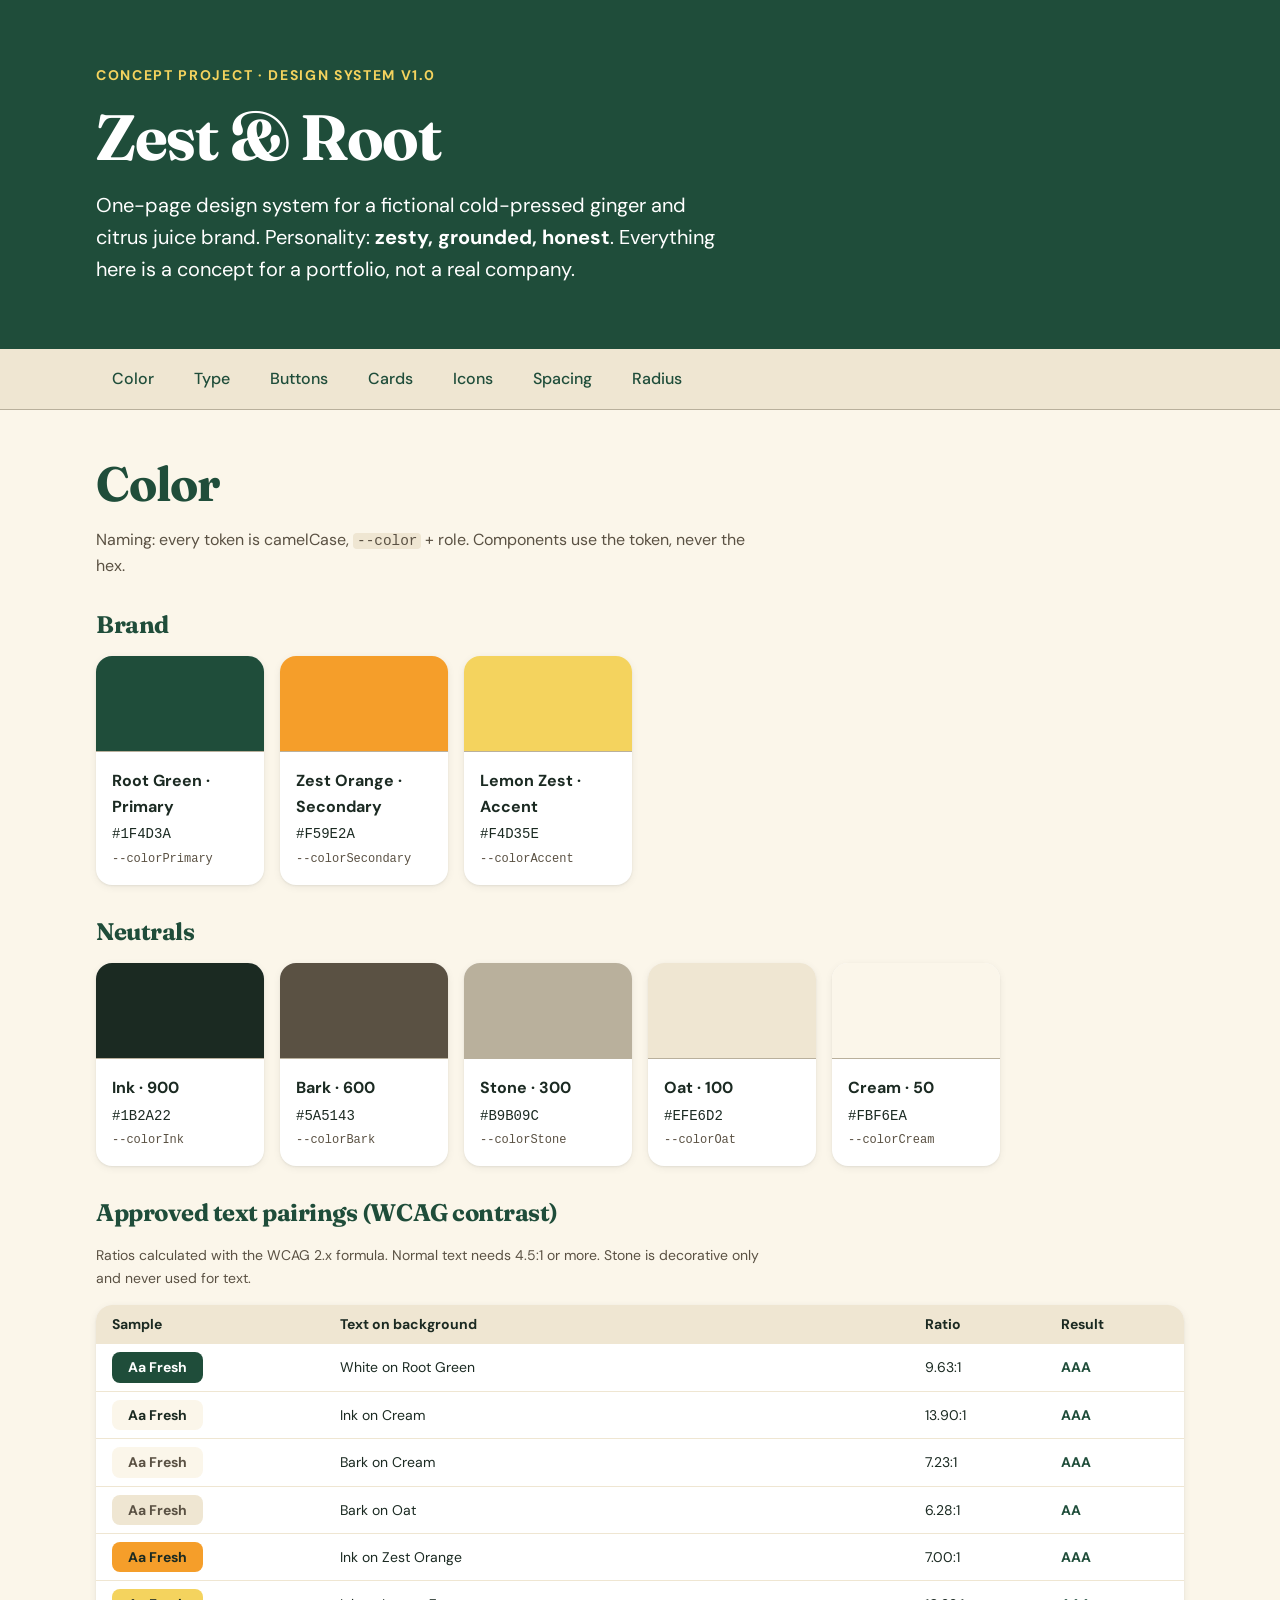
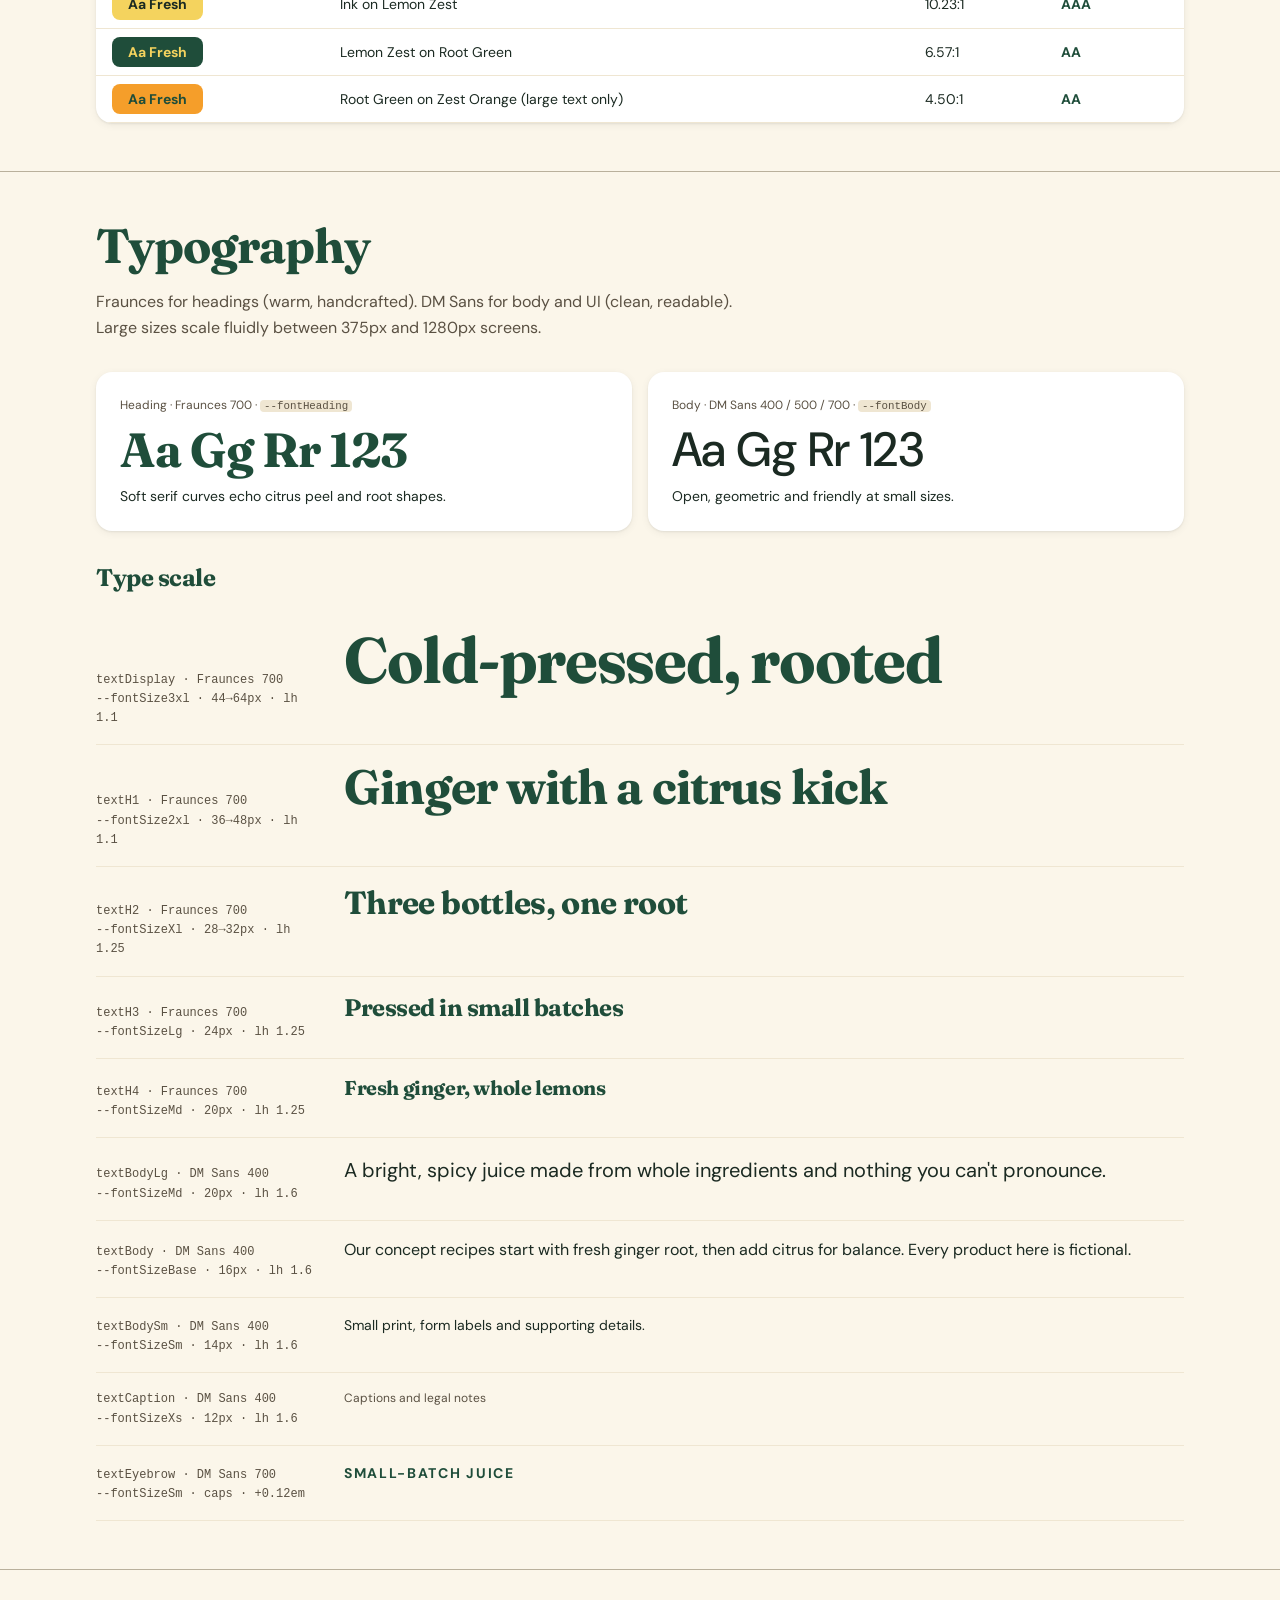
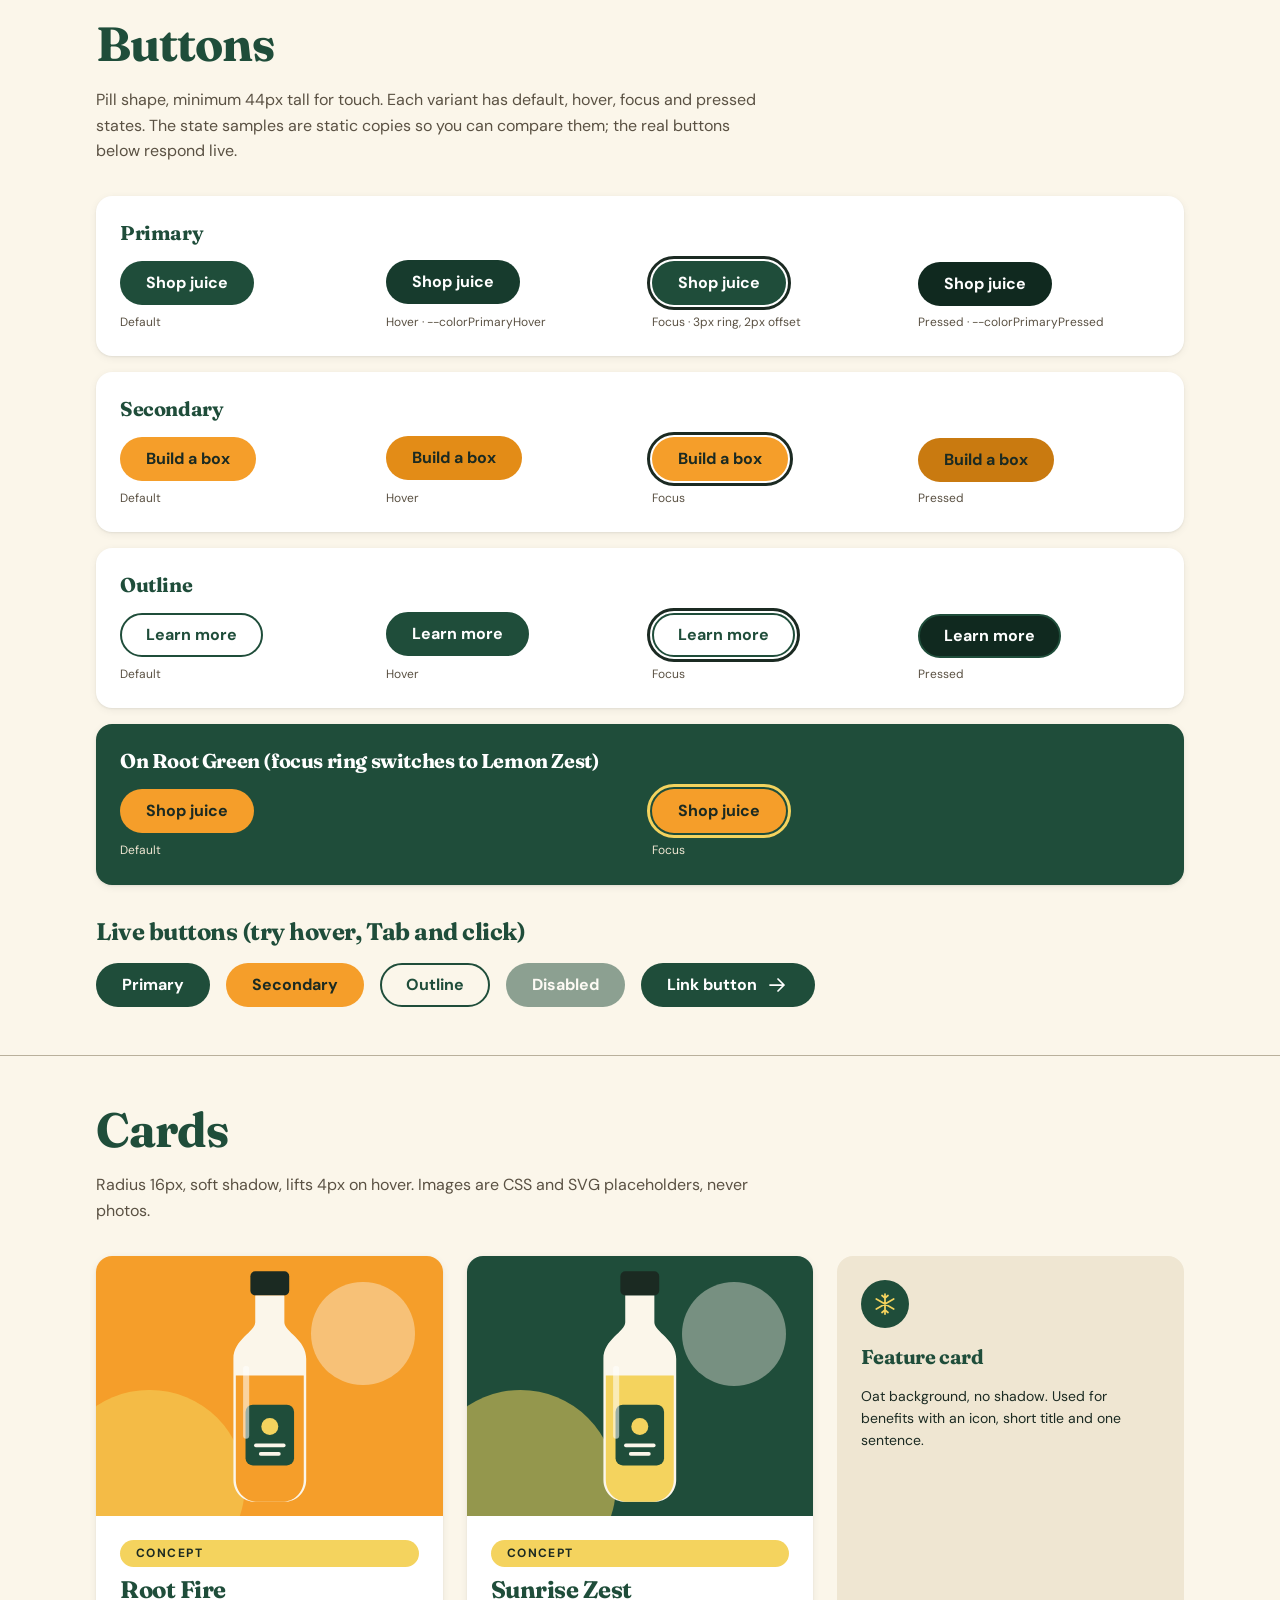
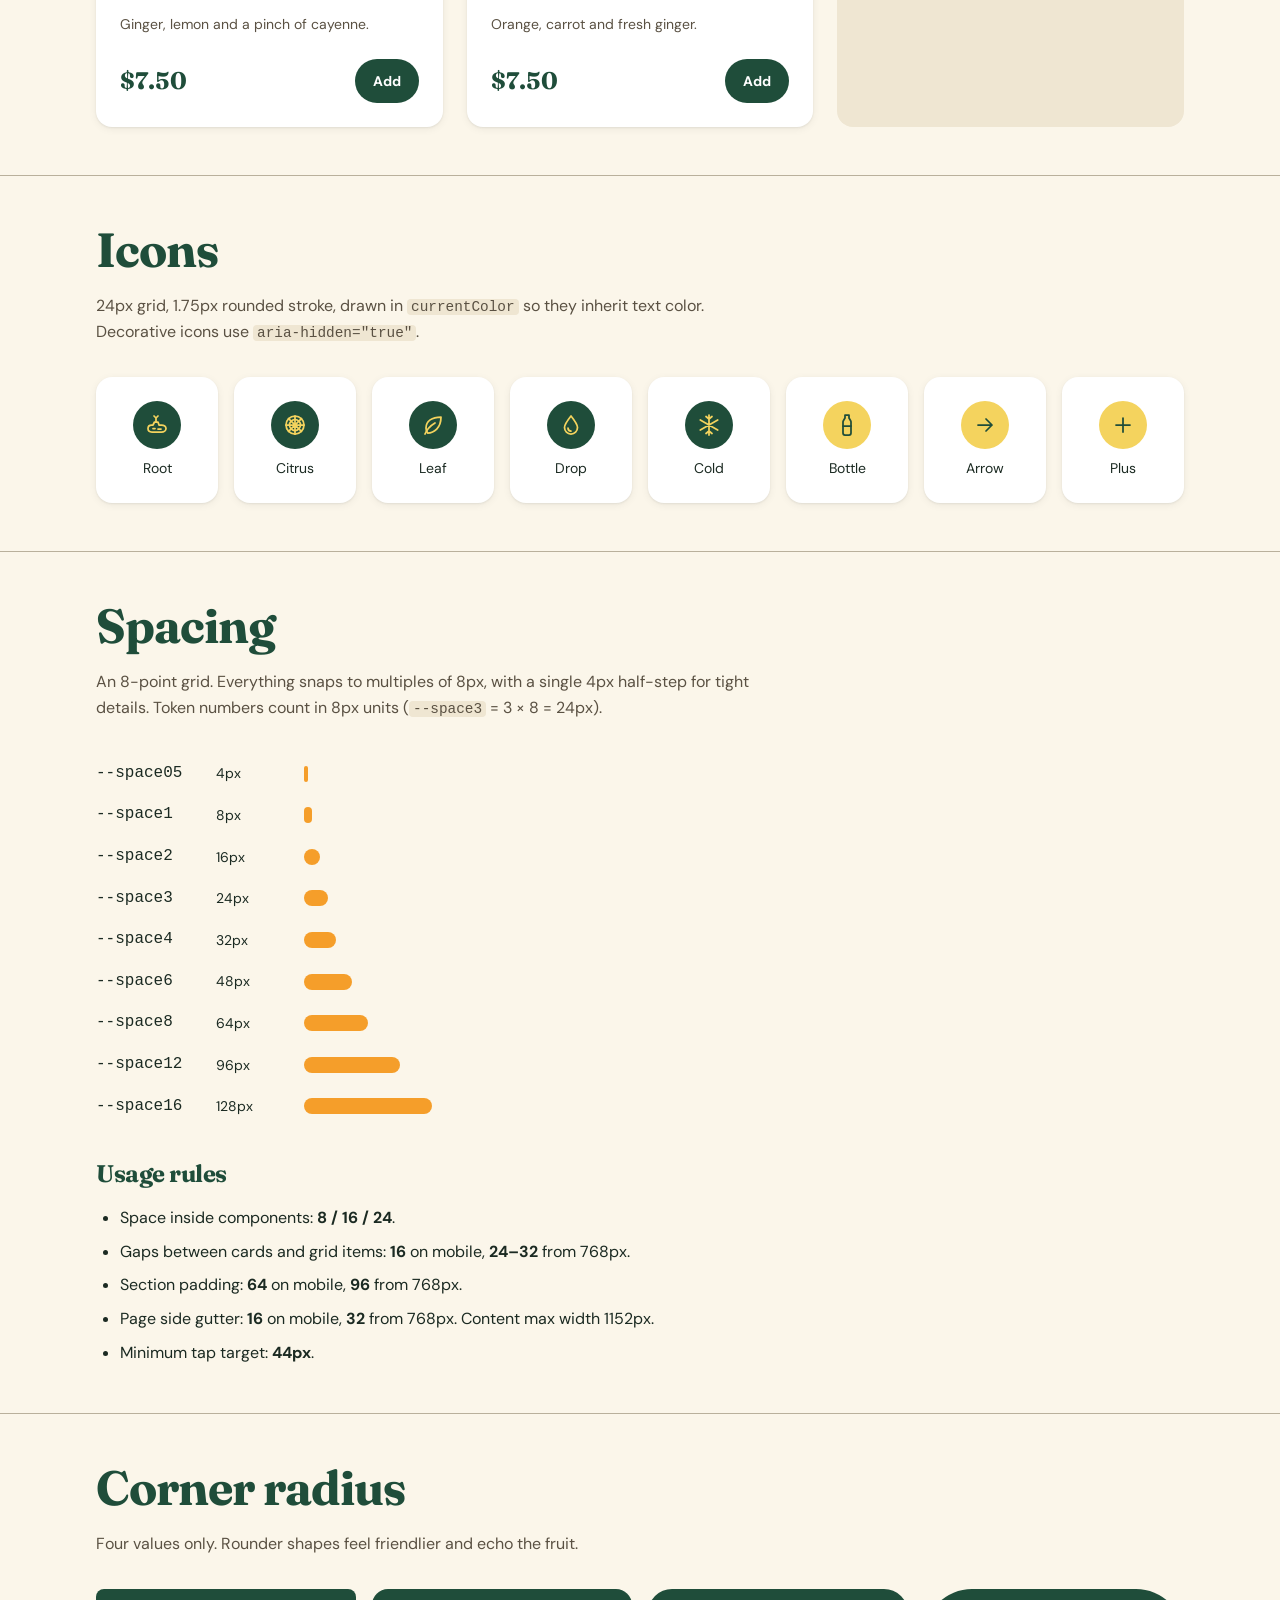
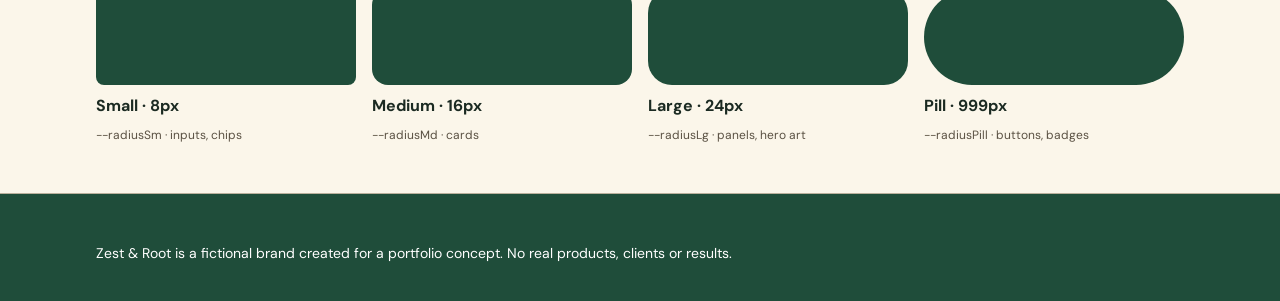
==== commit 7d907336: "Add landing page (index.html), landing styles and nav/form script Co-Authored-By: Claude Sonnet 5.5 " ====
--- a/design-system.html
+++ b/design-system.html
@@ -18,7 +18,7 @@
 
   <!-- SVG icon sprite (inline so the page works when opened straight from disk) -->
   <svg width="0" height="0" style="position:absolute" aria-hidden="true" focusable="false">
-    <symbol id="iconRoot" viewBox="0 0 24 24"><path d="M5 14c0-3 2-5 5-5h3c3 0 5 2 5 5s-2 5-5 5H9c-2.5 0-4-2-4-5Z"/><path d="M13 9V5M13 5l-2-2M13 5l2-2M8 14h.01M14 15h.01"/></symbol>
+    <symbol id="iconRoot" viewBox="0 0 24 24"><path d="M3 15.500c0-2 1.500-3.500 3.500-3.500H8l1.500-3H13l1 3h2.500c2.500 0 4.500 1.500 4.500 3.500S19 19 16.500 19H7c-2.500 0-4-1.500-4-3.500Z"/><path d="M11 9V5M11 5 9 3M11 5l2-2M8 15.500h2M13 16h3"/></symbol>
     <symbol id="iconCitrus" viewBox="0 0 24 24"><circle cx="12" cy="12" r="9"/><circle cx="12" cy="12" r="5.5"/><path d="M12 3v18M3 12h18M5.6 5.6l12.8 12.8M18.4 5.6 5.6 18.4"/></symbol>
     <symbol id="iconLeaf" viewBox="0 0 24 24"><path d="M20 4c-9 0-15 4-15 11 0 2 .6 3.800 1.600 5C13 20 20 15 20 4Z"/><path d="M4 21c2-5 5-8 10-11"/></symbol>
     <symbol id="iconDrop" viewBox="0 0 24 24"><path d="M12 3c4 5 6.500 8.200 6.500 11.500a6.500 6.500 0 0 1-13 0C5.500 11.200 8 8 12 3Z"/><path d="M9 15a3 3 0 0 0 3 3"/></symbol>
--- a/css/base.css
+++ b/css/base.css
@@ -95,3 +95,8 @@
     transition-duration: 0.01ms !important;
   }
 }
+
+/* ---------- Headings on Root Green ---------- */
+.onDark .textDisplay, .onDark .textH1, .onDark .textH2,
+.onDark .textH3, .onDark .textH4 { color: var(--colorTextOnPrimary); }
+.onDark .textEyebrow { color: var(--colorAccent); }
--- a/css/components.css
+++ b/css/components.css
@@ -123,3 +123,8 @@
 .bottleCap { fill: var(--colorInk); }
 .bottleLabel { fill: var(--colorPrimary); }
 .bottleShine { fill: var(--colorWhite); opacity: 0.55; }
+
+/* Equal-height product cards: footer sits at the bottom */
+.card { display: flex; flex-direction: column; }
+.card .cardBody { flex: 1; }
+.card .cardFooter { margin-top: auto; padding-top: var(--space2); }
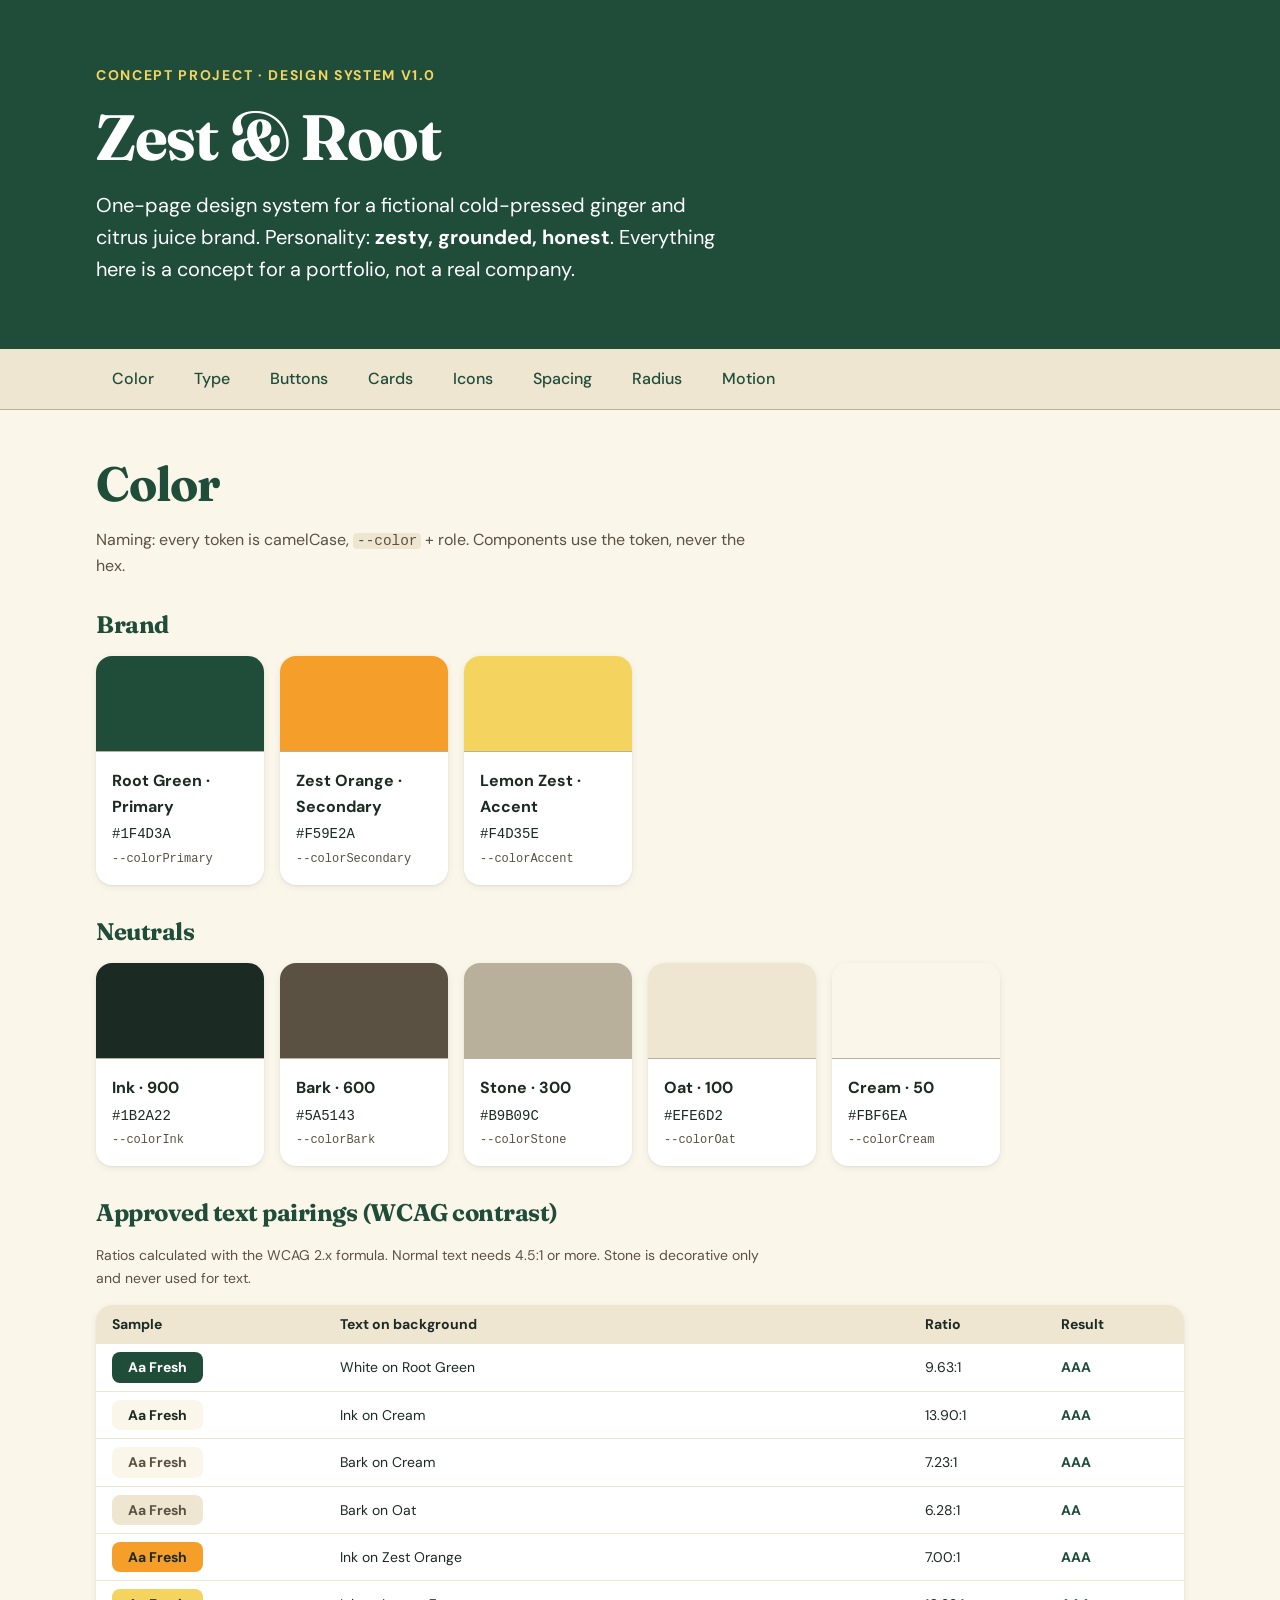
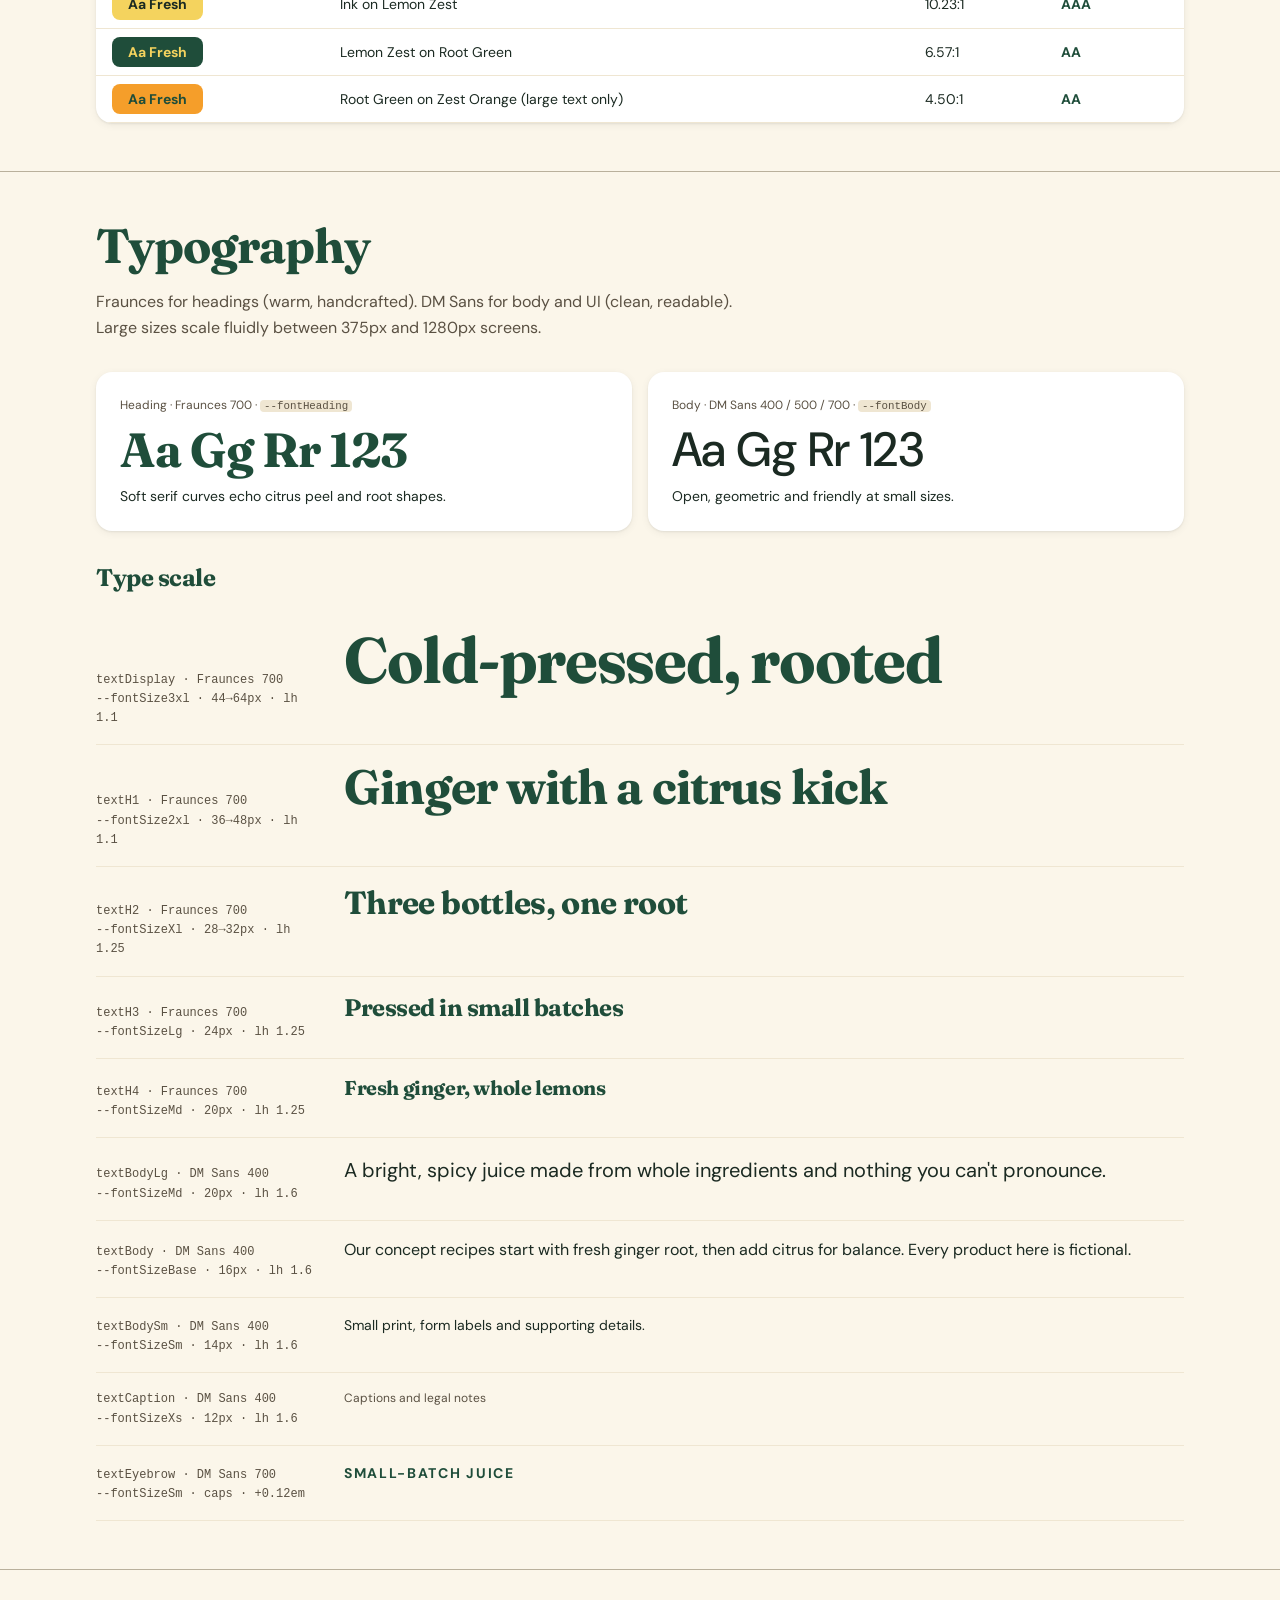
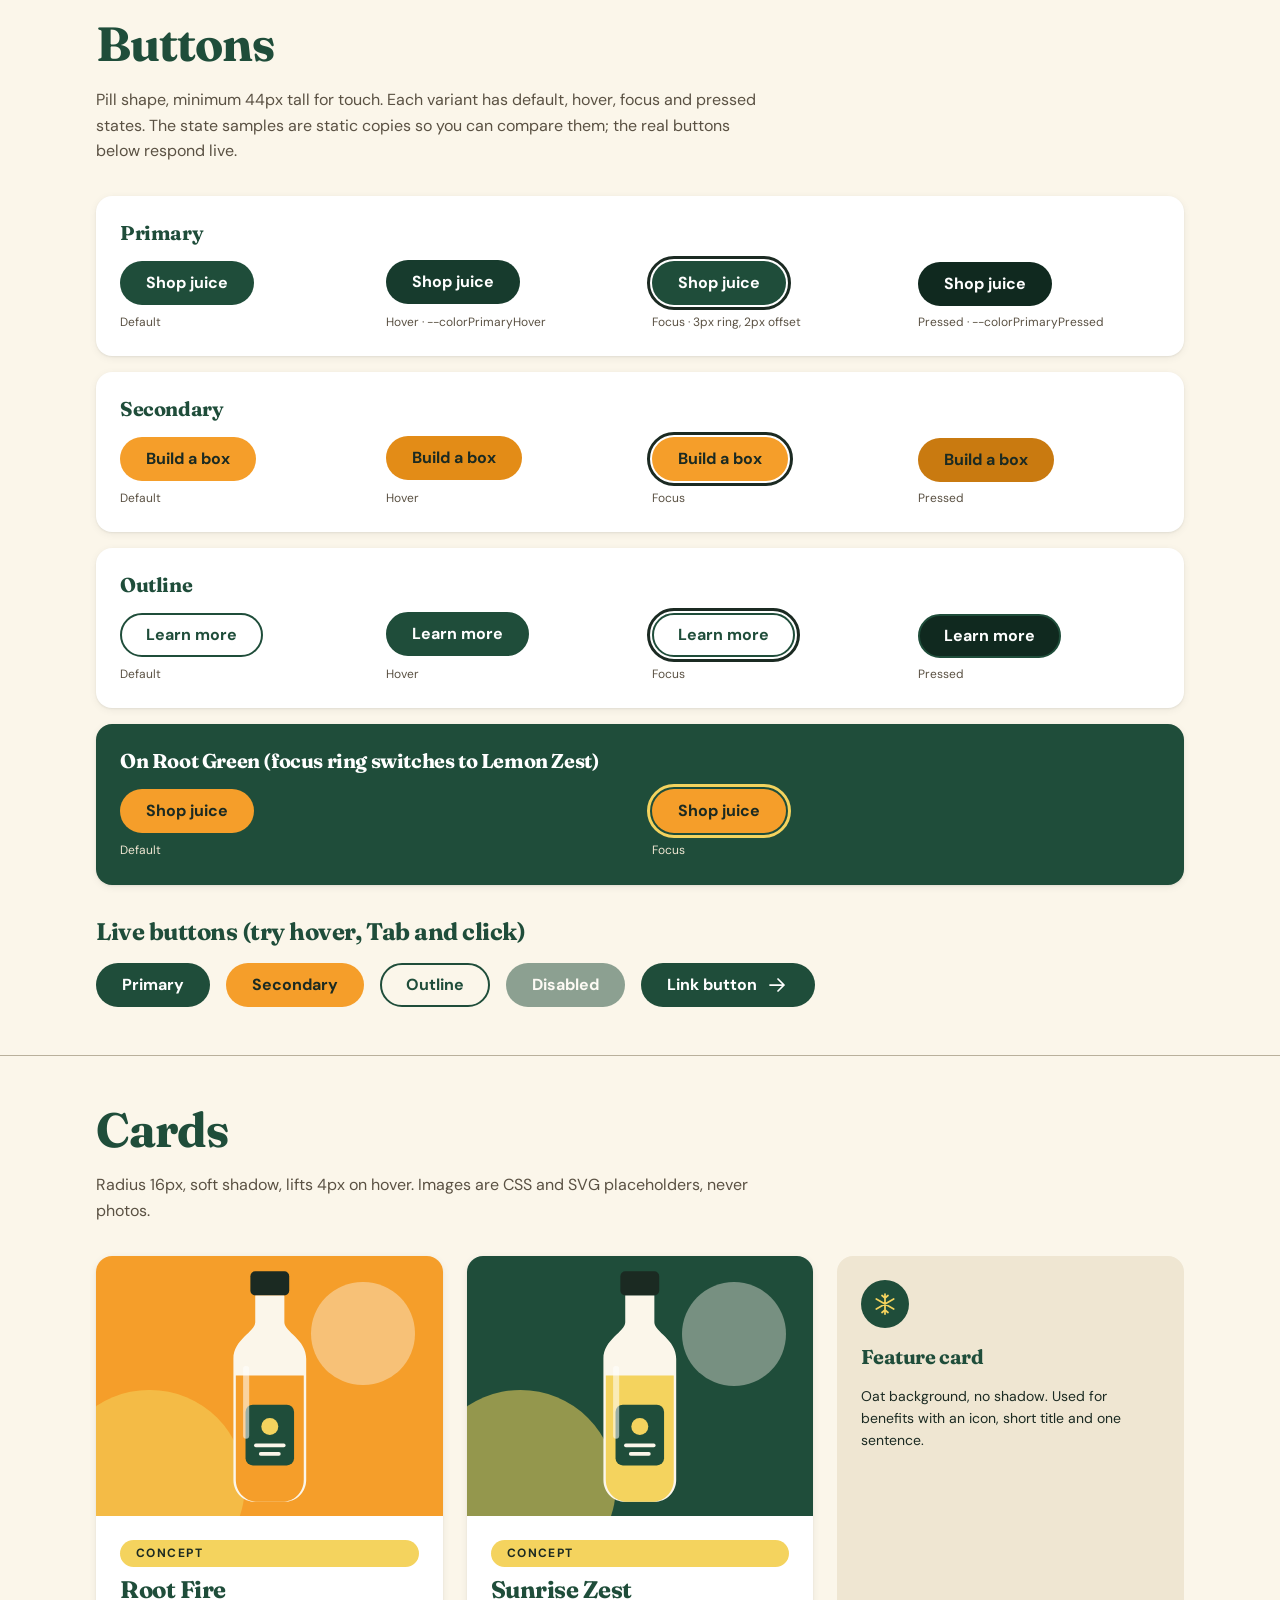
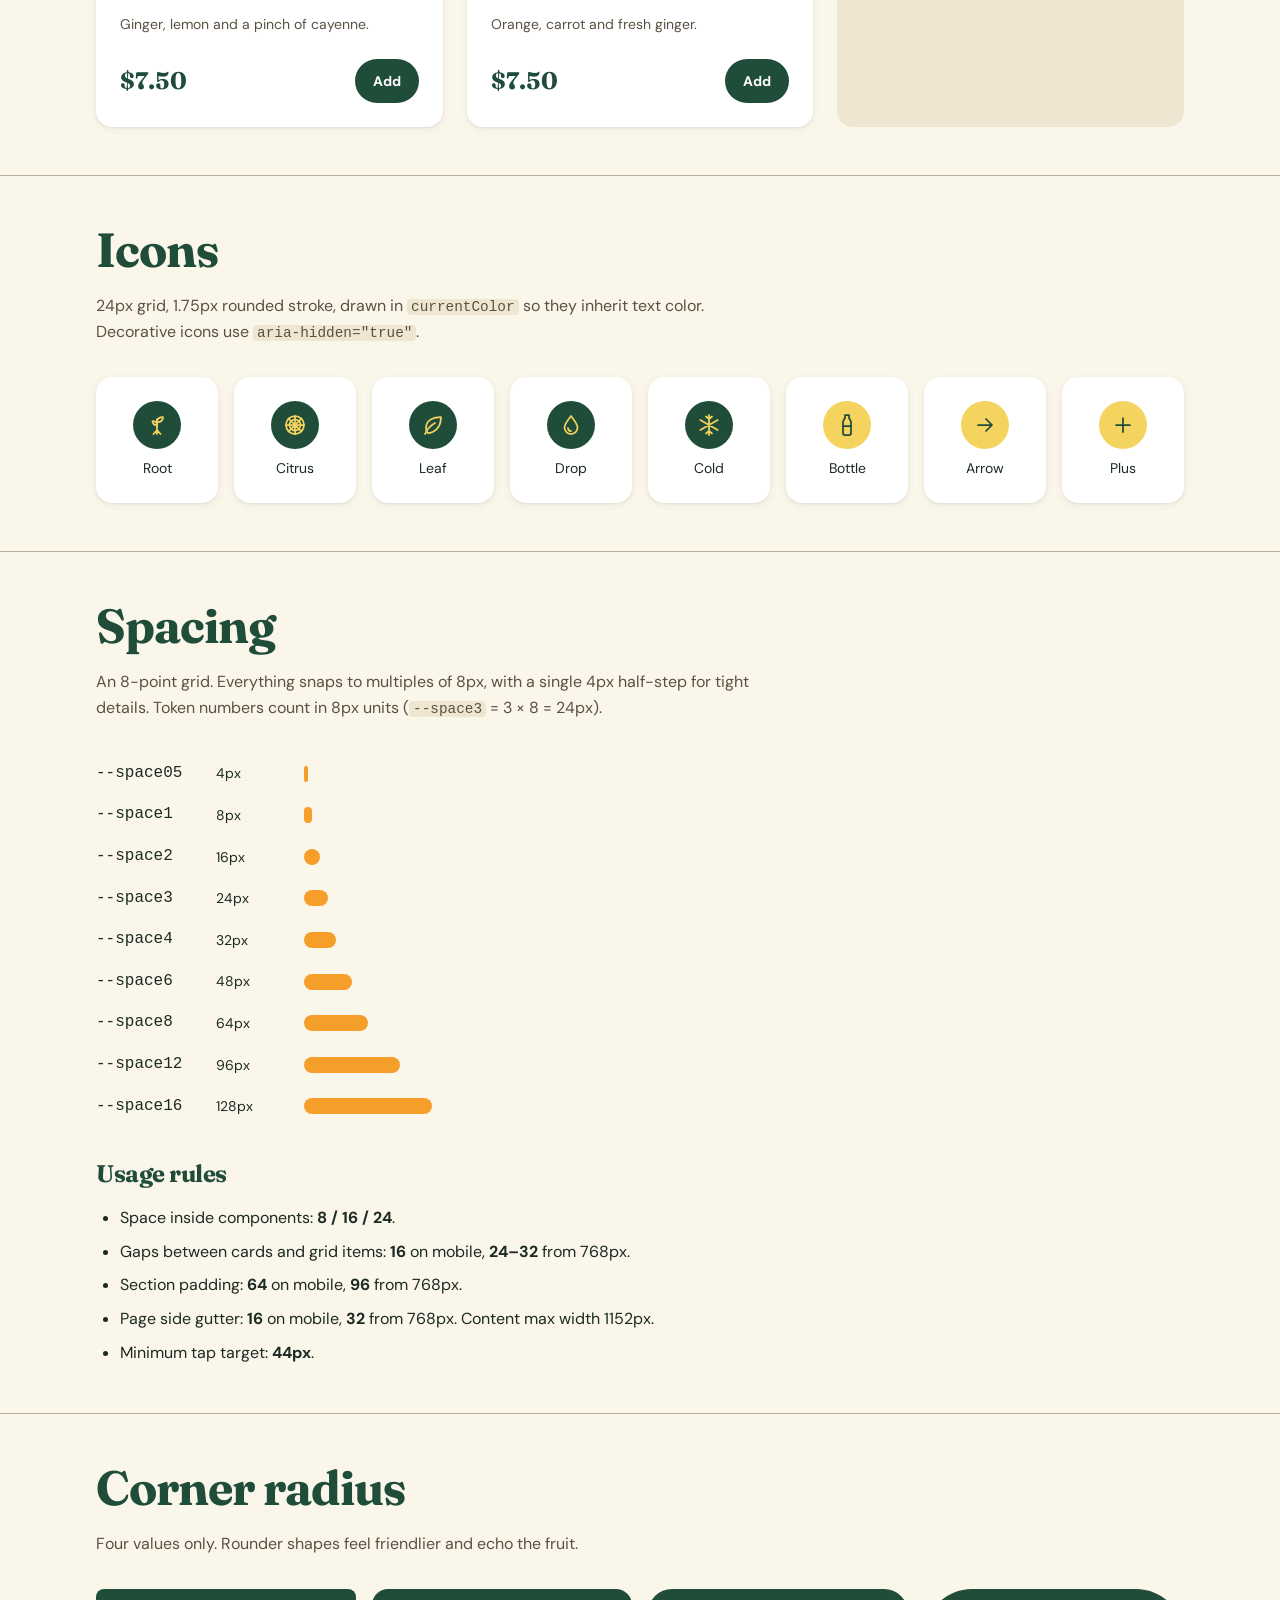
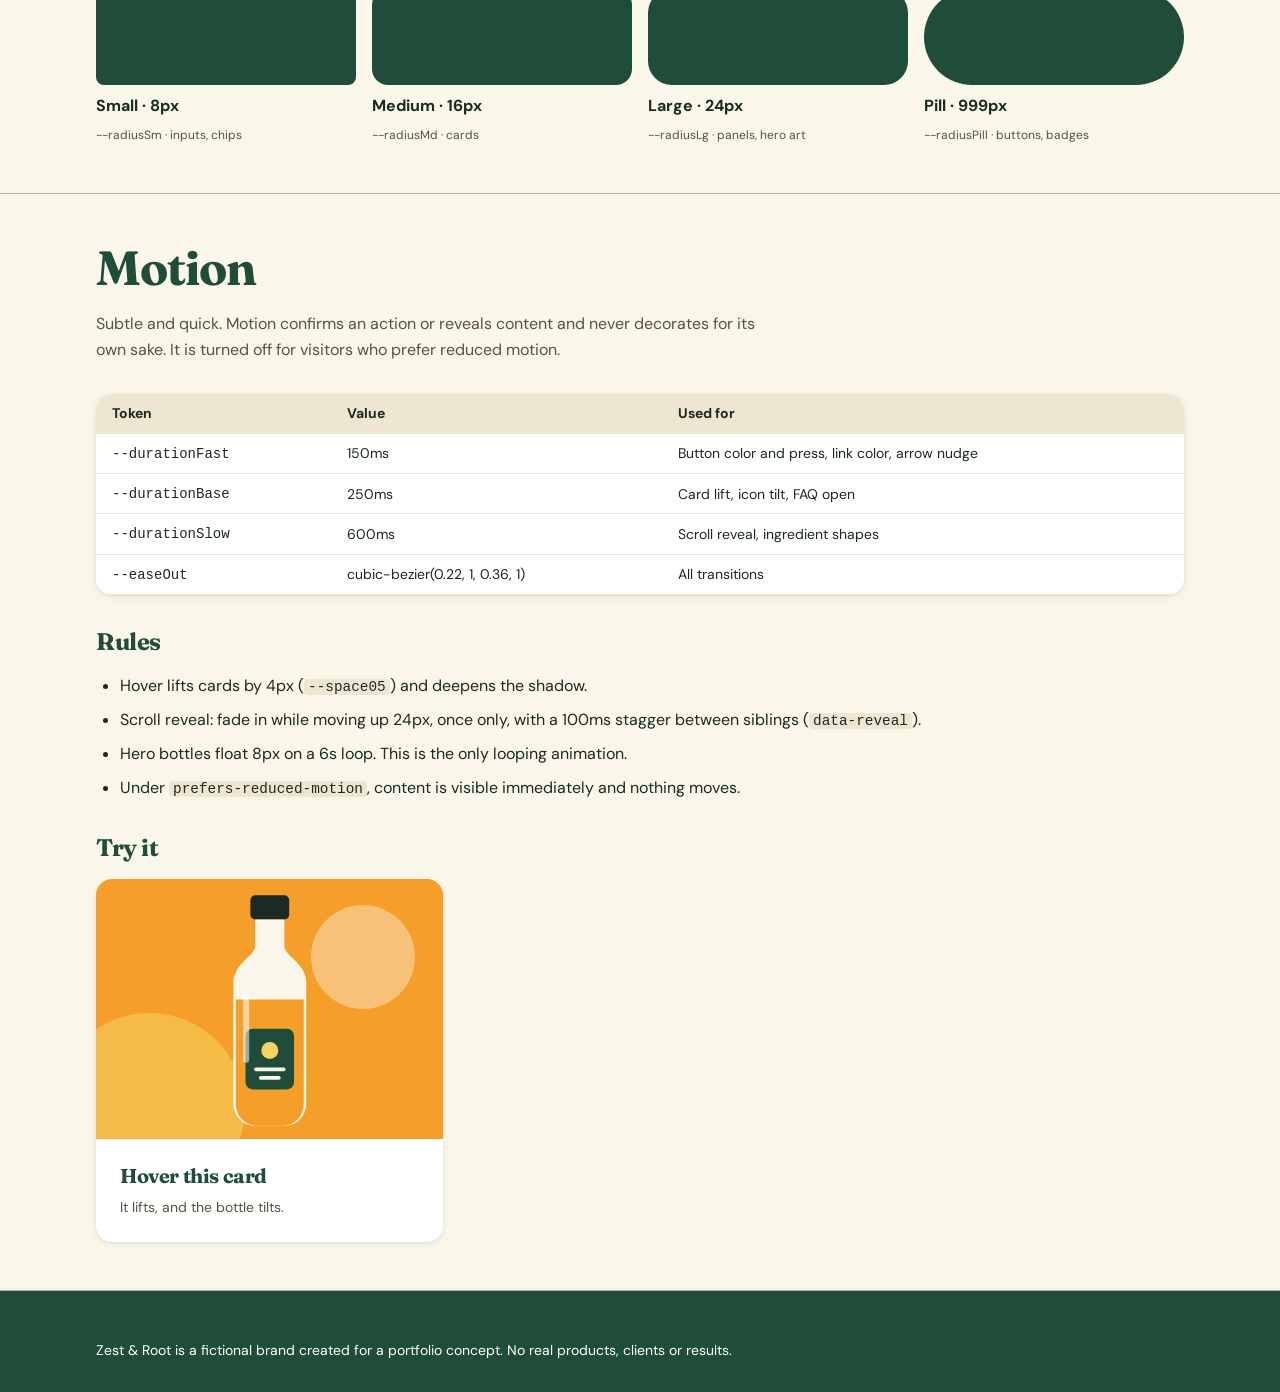
==== commit 0ccc371e: "Add motion (hover + scroll reveal), motion docs, root icon redraw, README Co-Authored-By: Claude Son" ====
--- a/design-system.html
+++ b/design-system.html
@@ -11,6 +11,7 @@
   <link rel="stylesheet" href="css/tokens.css">
   <link rel="stylesheet" href="css/base.css">
   <link rel="stylesheet" href="css/components.css">
+  <link rel="stylesheet" href="css/motion.css">
   <link rel="stylesheet" href="css/designSystem.css">
 </head>
 <body>
@@ -18,7 +19,7 @@
 
   <!-- SVG icon sprite (inline so the page works when opened straight from disk) -->
   <svg width="0" height="0" style="position:absolute" aria-hidden="true" focusable="false">
-    <symbol id="iconRoot" viewBox="0 0 24 24"><path d="M3 15.500c0-2 1.500-3.500 3.500-3.500H8l1.500-3H13l1 3h2.500c2.500 0 4.500 1.500 4.500 3.500S19 19 16.500 19H7c-2.500 0-4-1.500-4-3.500Z"/><path d="M11 9V5M11 5 9 3M11 5l2-2M8 15.500h2M13 16h3"/></symbol>
+    <symbol id="iconRoot" viewBox="0 0 24 24"><path d="M12 14V6"/><path d="M12 9c0-3 2-5 6-5 0 3.500-2.500 5.500-6 5Z"/><path d="M12 12c0-2.500-1.500-4-4.500-4 0 3 1.800 4.300 4.500 4Z"/><path d="M12 14v3M12 17l-3.500 4M12 17l3.500 4M12 17.500v3.500"/></symbol>
     <symbol id="iconCitrus" viewBox="0 0 24 24"><circle cx="12" cy="12" r="9"/><circle cx="12" cy="12" r="5.5"/><path d="M12 3v18M3 12h18M5.6 5.6l12.8 12.8M18.4 5.6 5.6 18.4"/></symbol>
     <symbol id="iconLeaf" viewBox="0 0 24 24"><path d="M20 4c-9 0-15 4-15 11 0 2 .6 3.800 1.600 5C13 20 20 15 20 4Z"/><path d="M4 21c2-5 5-8 10-11"/></symbol>
     <symbol id="iconDrop" viewBox="0 0 24 24"><path d="M12 3c4 5 6.500 8.200 6.500 11.500a6.500 6.500 0 0 1-13 0C5.500 11.200 8 8 12 3Z"/><path d="M9 15a3 3 0 0 0 3 3"/></symbol>
@@ -58,6 +59,7 @@
         <li><a href="#icons">Icons</a></li>
         <li><a href="#spacing">Spacing</a></li>
         <li><a href="#radius">Radius</a></li>
+        <li><a href="#motion">Motion</a></li>
       </ul>
     </div>
   </nav>
@@ -295,6 +297,36 @@
         </div>
       </div>
     </section>
+
+    <!-- ========== MOTION ========== -->
+    <section class="dsSection" id="motion" aria-labelledby="motionTitle">
+      <div class="container">
+        <h2 class="textH1" id="motionTitle">Motion</h2>
+        <p class="textMuted">Subtle and quick. Motion confirms an action or reveals content and never decorates for its own sake. It is turned off for visitors who prefer reduced motion.</p>
+        <div class="tableWrap">
+          <table class="dsTable">
+            <thead><tr><th scope="col">Token</th><th scope="col">Value</th><th scope="col">Used for</th></tr></thead>
+            <tbody>
+              <tr><td><code>--durationFast</code></td><td>150ms</td><td>Button color and press, link color, arrow nudge</td></tr>
+              <tr><td><code>--durationBase</code></td><td>250ms</td><td>Card lift, icon tilt, FAQ open</td></tr>
+              <tr><td><code>--durationSlow</code></td><td>600ms</td><td>Scroll reveal, ingredient shapes</td></tr>
+              <tr><td><code>--easeOut</code></td><td>cubic-bezier(0.22, 1, 0.36, 1)</td><td>All transitions</td></tr>
+            </tbody>
+          </table>
+        </div>
+        <h3 class="textH3 dsSubhead">Rules</h3>
+        <ul class="ruleList">
+          <li>Hover lifts cards by 4px (<span class="onPage">--space05</span>) and deepens the shadow.</li>
+          <li>Scroll reveal: fade in while moving up 24px, once only, with a 100ms stagger between siblings (<span class="onPage">data-reveal</span>).</li>
+          <li>Hero bottles float 8px on a 6s loop. This is the only looping animation.</li>
+          <li>Under <span class="onPage">prefers-reduced-motion</span>, content is visible immediately and nothing moves.</li>
+        </ul>
+        <h3 class="textH3 dsSubhead">Try it</h3>
+        <div class="demoGrid cols3">
+          <article class="card"><div class="imgPlaceholder" aria-hidden="true"><svg viewBox="0 0 120 200" style="--bottleLiquid: var(--colorSecondary)"><use href="#illBottle"/></svg></div><div class="cardBody"><h3 class="textH4">Hover this card</h3><p class="textBodySm textMuted">It lifts, and the bottle tilts.</p></div></article>
+        </div>
+      </div>
+    </section>
   </main>
 
   <footer class="dsFooter onDark">
--- a/css/motion.css
+++ b/css/motion.css
@@ -0,0 +1,66 @@
+/* ==========================================================
+   Zest & Root — motion (hover + scroll animations)
+   Subtle by design. Durations and easing come from tokens.css.
+   Everything is switched off for people who prefer reduced motion.
+   ========================================================== */
+
+/* ---------- Scroll reveal ----------
+   Only hides content when JavaScript is running (html.js), so the
+   page is fully visible without it. */
+@keyframes revealUp {
+  from { opacity: 0; translate: 0 var(--space3); }
+  to { opacity: 1; translate: 0 0; }
+}
+.js [data-reveal]:not(.isVisible) { opacity: 0; translate: 0 var(--space3); }
+.js [data-reveal].isVisible {
+  animation: revealUp var(--durationSlow) var(--easeOut) var(--revealDelay, 0ms) backwards;
+}
+
+/* ---------- Hero bottles: slow float ---------- */
+@keyframes bottleFloat {
+  0%, 100% { translate: 0 0; }
+  50% { translate: 0 calc(var(--space1) * -1); }
+}
+.heroBottles svg { animation: bottleFloat 6s ease-in-out infinite; }
+.heroBottles svg:nth-child(2) { animation-delay: -2s; }
+.heroBottles svg:nth-child(3) { animation-delay: -4s; }
+
+/* ---------- Hover: cards and bottles ---------- */
+.imgPlaceholder > svg { transition: transform var(--durationBase) var(--easeOut); }
+.card:hover .imgPlaceholder > svg { transform: translateY(calc(var(--space05) * -1)) rotate(-3deg); }
+
+.cardFeature, .quote {
+  transition: transform var(--durationBase) var(--easeOut), box-shadow var(--durationBase) var(--easeOut);
+}
+.cardFeature:hover, .quote:hover { transform: translateY(calc(var(--space05) * -1)); box-shadow: var(--shadowMd); }
+.cardFeature .iconWrap { transition: transform var(--durationBase) var(--easeOut); }
+.cardFeature:hover .iconWrap { transform: rotate(-8deg) scale(1.08); }
+
+/* ---------- Hover: buttons, links, nav ---------- */
+.btn .icon { transition: transform var(--durationFast) var(--easeOut); }
+.btn:hover .icon { transform: translateX(var(--space05)); }
+.navLinks a { transition: background-color var(--durationFast) var(--easeOut); }
+.footerList a { transition: color var(--durationFast) var(--easeOut); }
+
+/* ---------- Ingredient story blobs ---------- */
+.storyArt .blob { transition: transform var(--durationSlow) var(--easeOut); }
+.storyArt:hover .blobA { transform: scale(1.05) translate(var(--space1), var(--space1)); }
+.storyArt:hover .blobB { transform: scale(1.08) translateX(calc(var(--space1) * -1)); }
+.storyArt:hover .blobC { transform: scale(1.06) translateY(calc(var(--space1) * -1)); }
+
+/* ---------- FAQ open ---------- */
+@keyframes faqOpen {
+  from { opacity: 0; transform: translateY(calc(var(--space1) * -1)); }
+  to { opacity: 1; transform: none; }
+}
+.faqItem[open] .faqAnswer { animation: faqOpen var(--durationBase) var(--easeOut); }
+
+/* ---------- Reduced motion: no movement at all ---------- */
+@media (prefers-reduced-motion: reduce) {
+  .js [data-reveal]:not(.isVisible) { opacity: 1; translate: none; }
+  .js [data-reveal].isVisible { animation: none; }
+  .heroBottles svg, .faqItem[open] .faqAnswer { animation: none; }
+  .card:hover, .cardFeature:hover, .quote:hover,
+  .card:hover .imgPlaceholder > svg, .cardFeature:hover .iconWrap,
+  .storyArt:hover .blob, .btn:hover, .btn:hover .icon { transform: none; }
+}
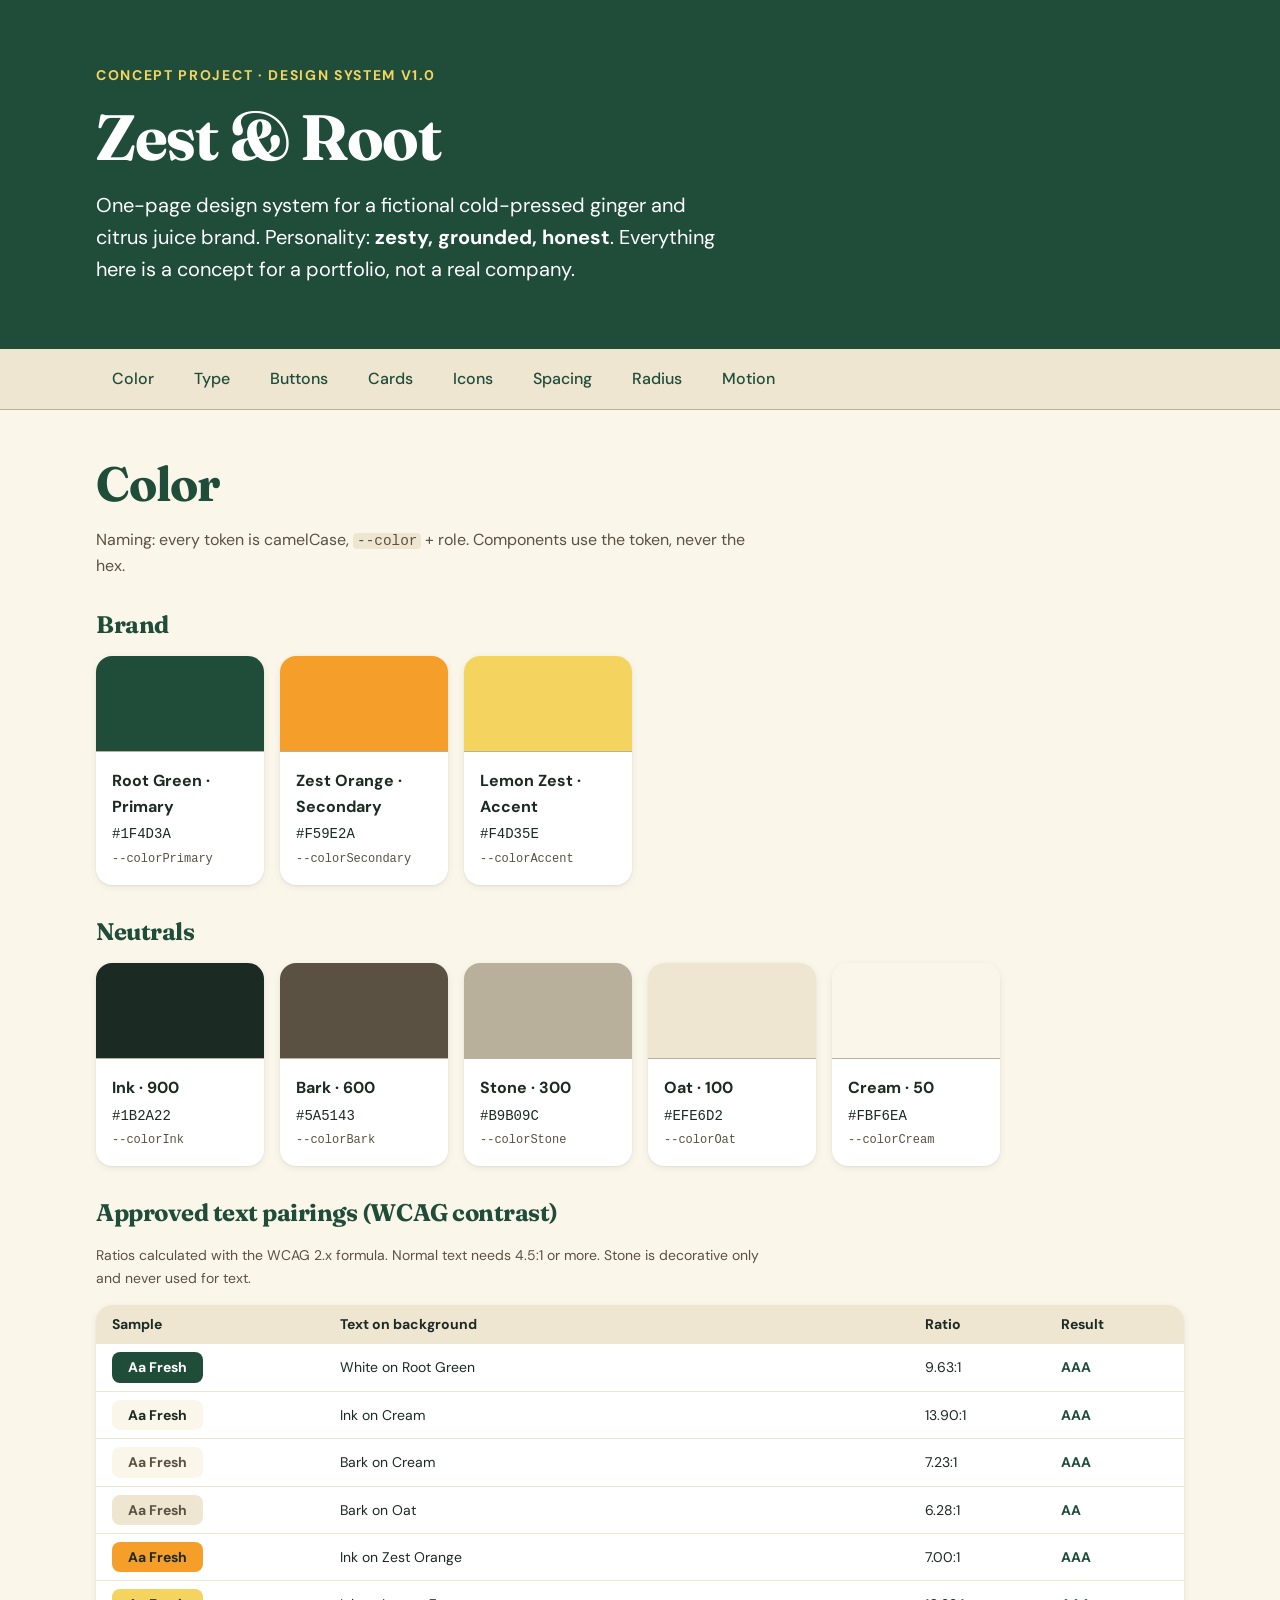
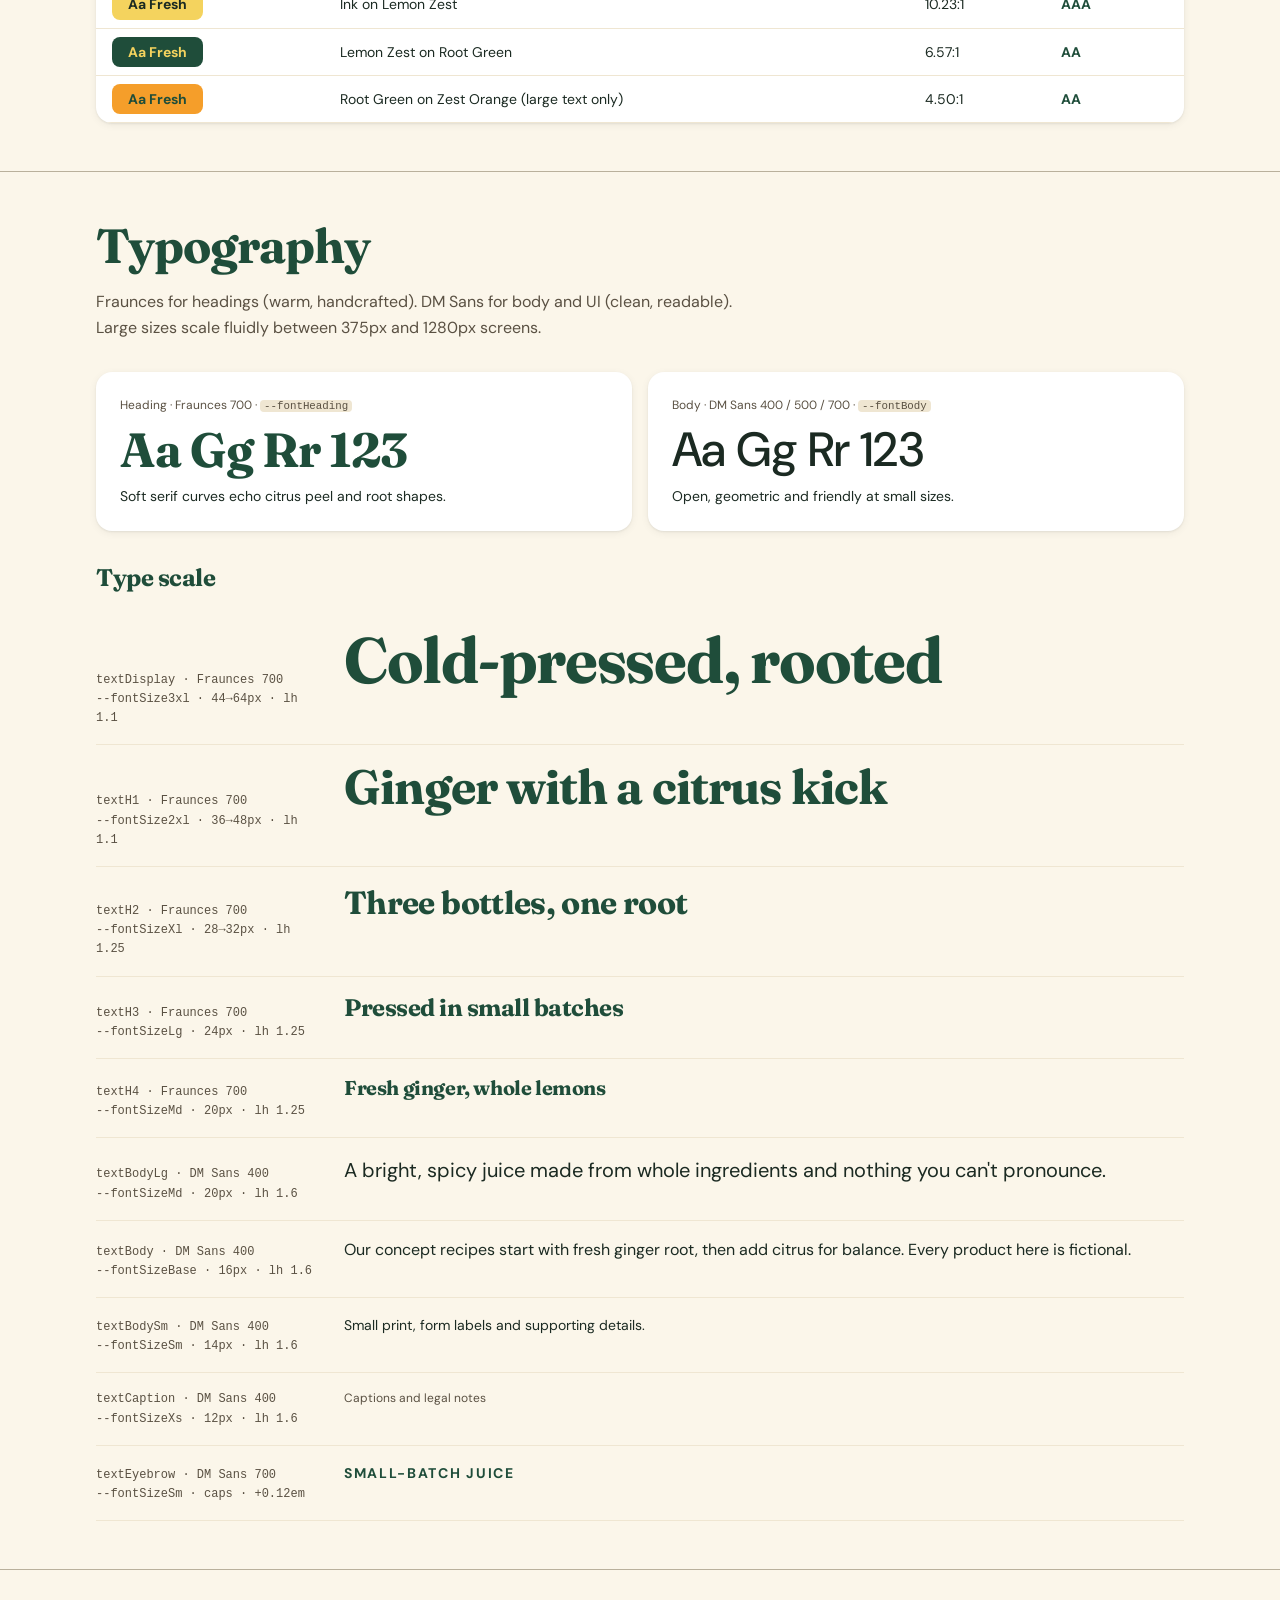
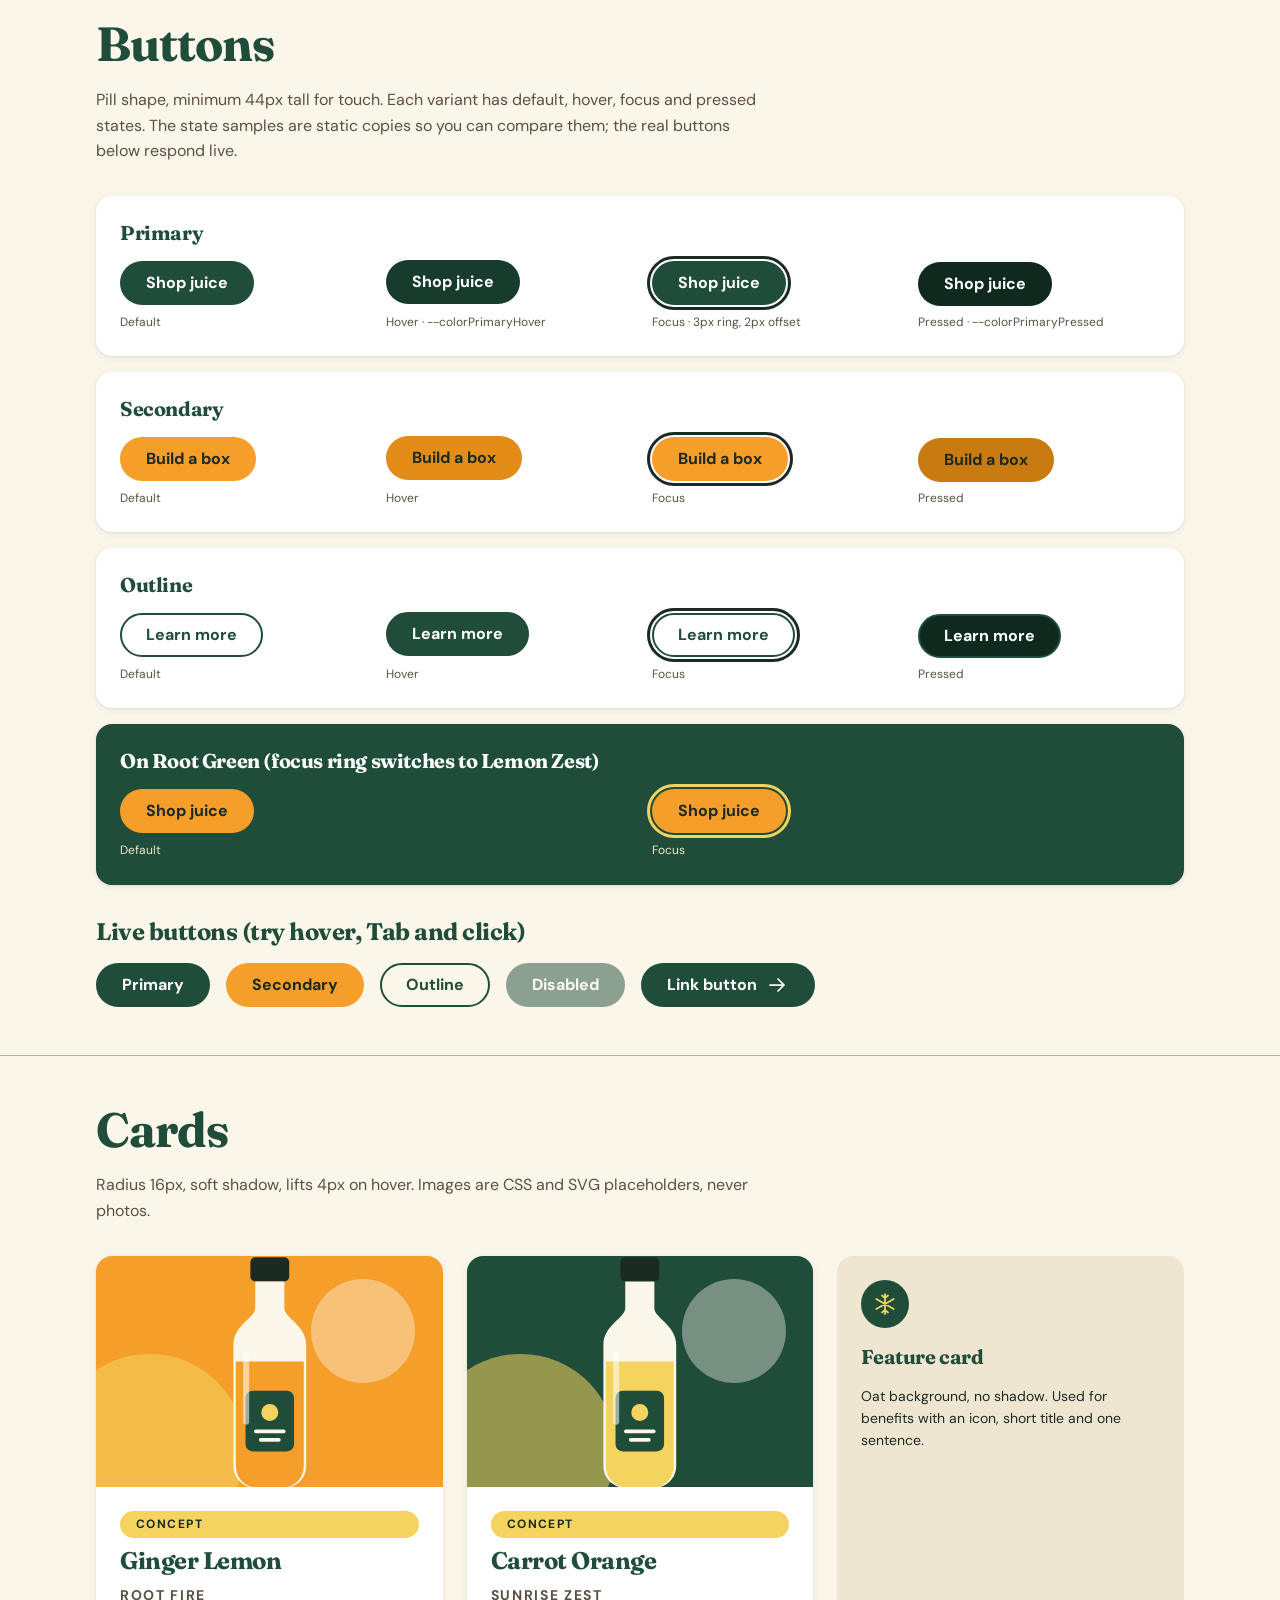
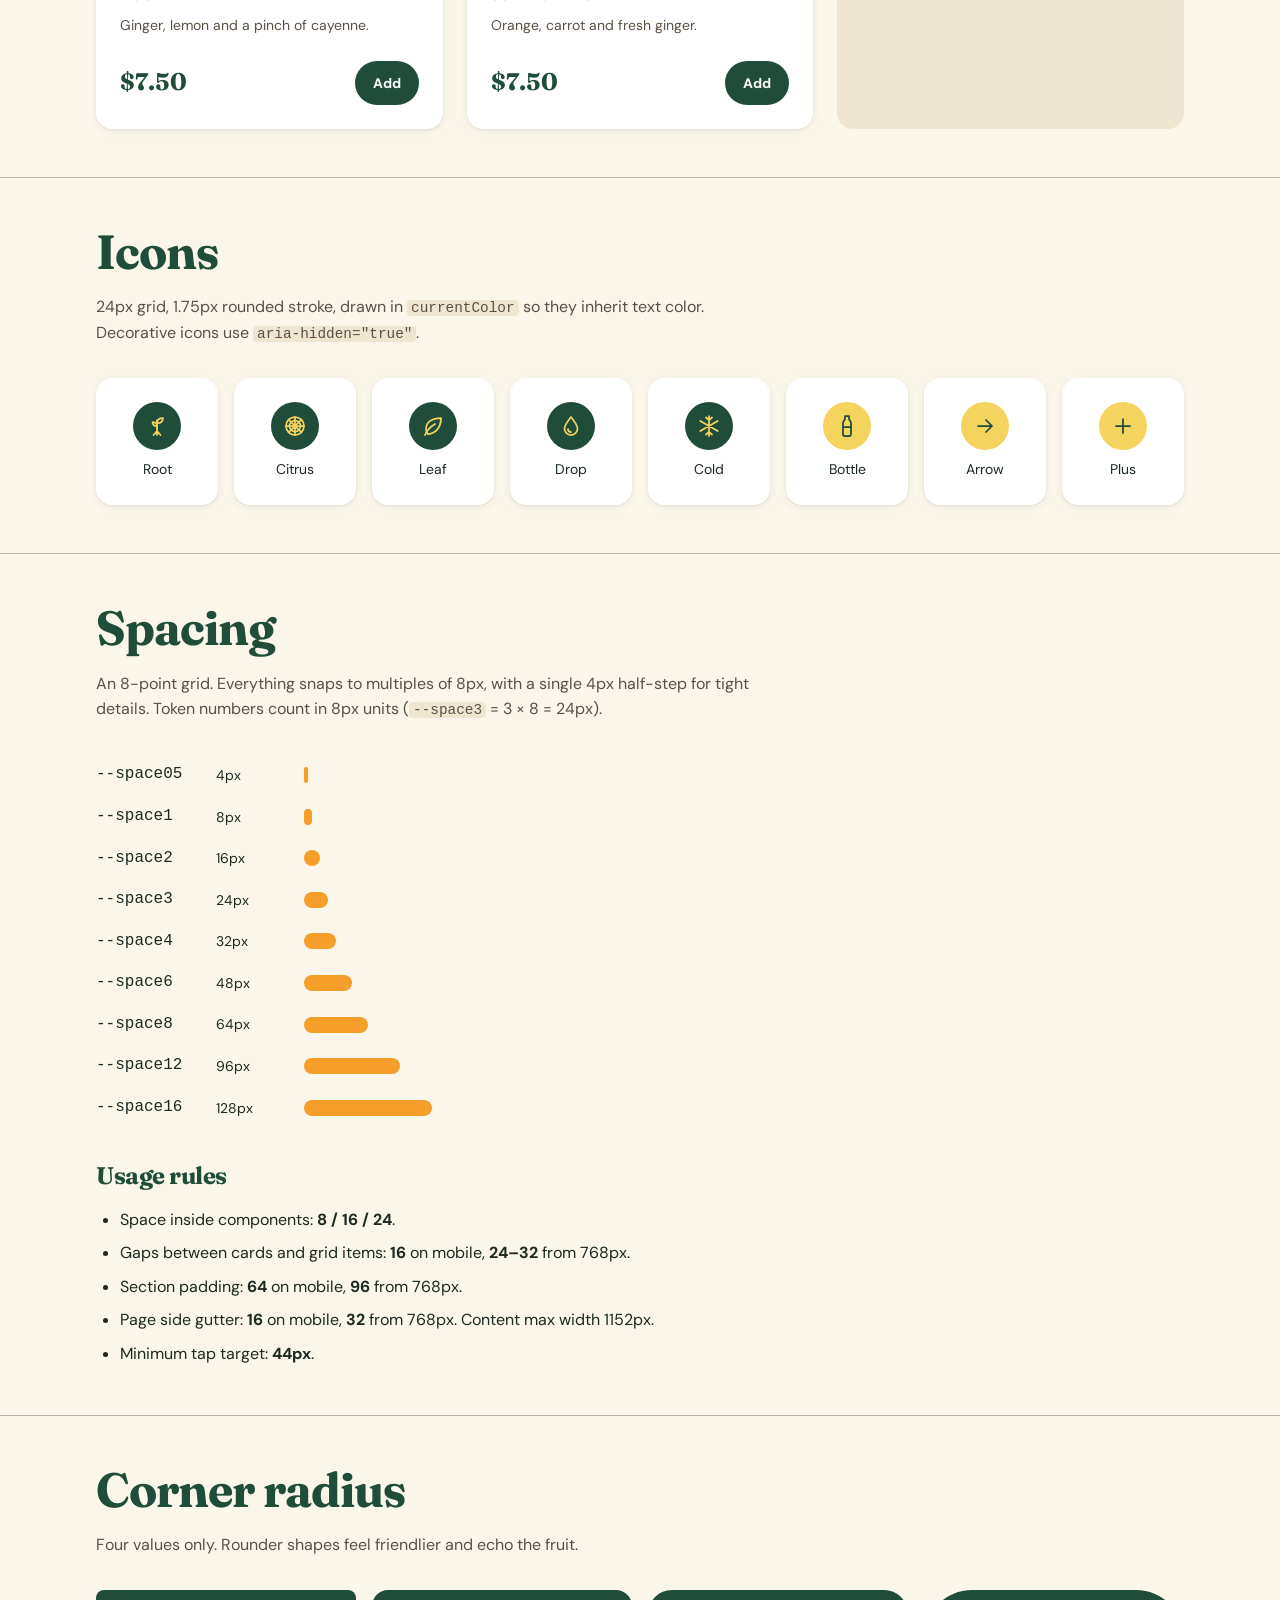
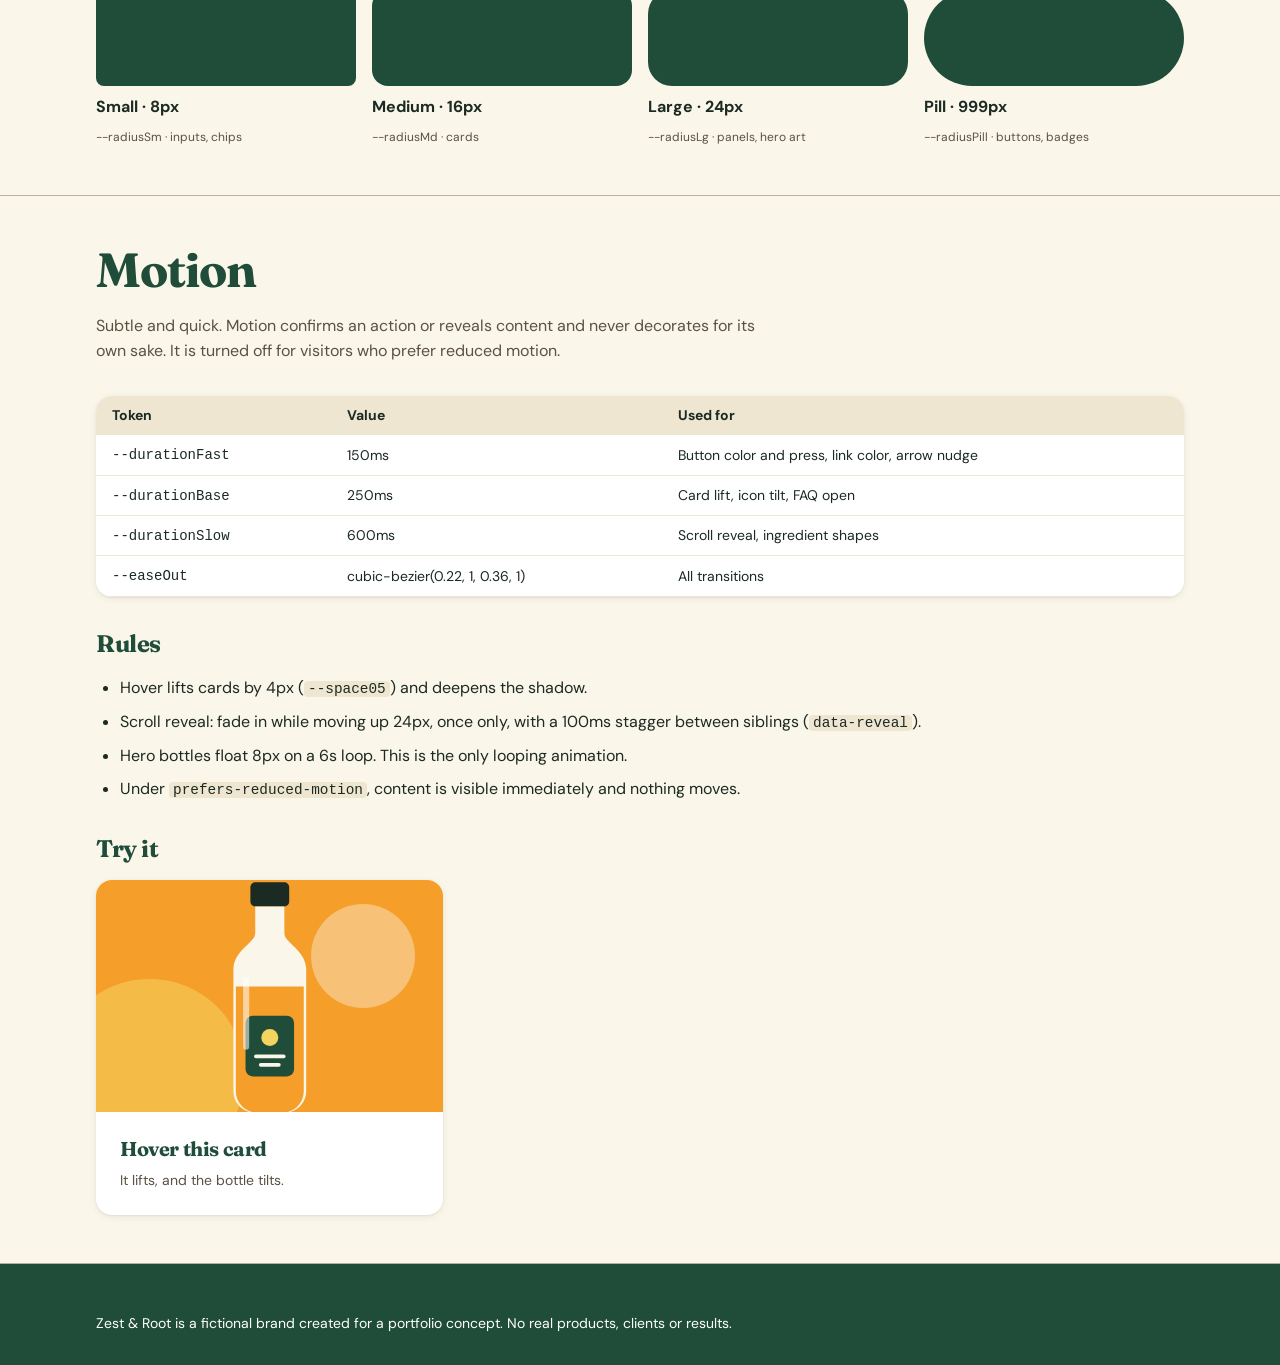
==== commit aaed067e: "Rename product cards to match photo labels; keep recipe names as nicknames Co-Authored-By: Claude So" ====
--- a/design-system.html
+++ b/design-system.html
@@ -211,7 +211,8 @@
             </div>
             <div class="cardBody">
               <span class="badge">Concept</span>
-              <h3 class="textH3">Root Fire</h3>
+              <h3 class="textH3">Ginger Lemon</h3>
+              <p class="cardNickname">Root Fire</p>
               <p class="textBodySm textMuted">Ginger, lemon and a pinch of cayenne.</p>
               <div class="cardFooter"><span class="cardPrice">$7.50</span><button class="btn btnPrimary btnSm" type="button">Add</button></div>
             </div>
@@ -223,7 +224,8 @@
             </div>
             <div class="cardBody">
               <span class="badge">Concept</span>
-              <h3 class="textH3">Sunrise Zest</h3>
+              <h3 class="textH3">Carrot Orange</h3>
+              <p class="cardNickname">Sunrise Zest</p>
               <p class="textBodySm textMuted">Orange, carrot and fresh ginger.</p>
               <div class="cardFooter"><span class="cardPrice">$7.50</span><button class="btn btnPrimary btnSm" type="button">Add</button></div>
             </div>
--- a/css/components.css
+++ b/css/components.css
@@ -98,7 +98,7 @@
 /* ---------- Image placeholders (pure CSS / SVG, no photos) ---------- */
 .imgPlaceholder {
   position: relative;
-  aspect-ratio: 4 / 3;
+  aspect-ratio: 3 / 2;
   display: grid;
   place-items: center;
   overflow: hidden;
@@ -128,3 +128,18 @@
 .card { display: flex; flex-direction: column; }
 .card .cardBody { flex: 1; }
 .card .cardFooter { margin-top: auto; padding-top: var(--space2); }
+
+/* ---------- Photos (optional): cover the illustrated placeholder when the file exists ---------- */
+.imgPhoto {
+  position: absolute;
+  inset: 0;
+  z-index: 2;
+  width: 100%;
+  height: 100%;
+  object-fit: cover;
+  transition: transform var(--durationSlow) var(--easeOut);
+}
+.card:hover .imgPhoto { transform: scale(1.04); }
+@media (prefers-reduced-motion: reduce) { .card:hover .imgPhoto { transform: none; } }
+
+.cardNickname { margin: 0; font-size: var(--fontSizeSm); font-weight: var(--fontWeightBold); text-transform: uppercase; letter-spacing: var(--letterSpacingWide); color: var(--colorBark); }
